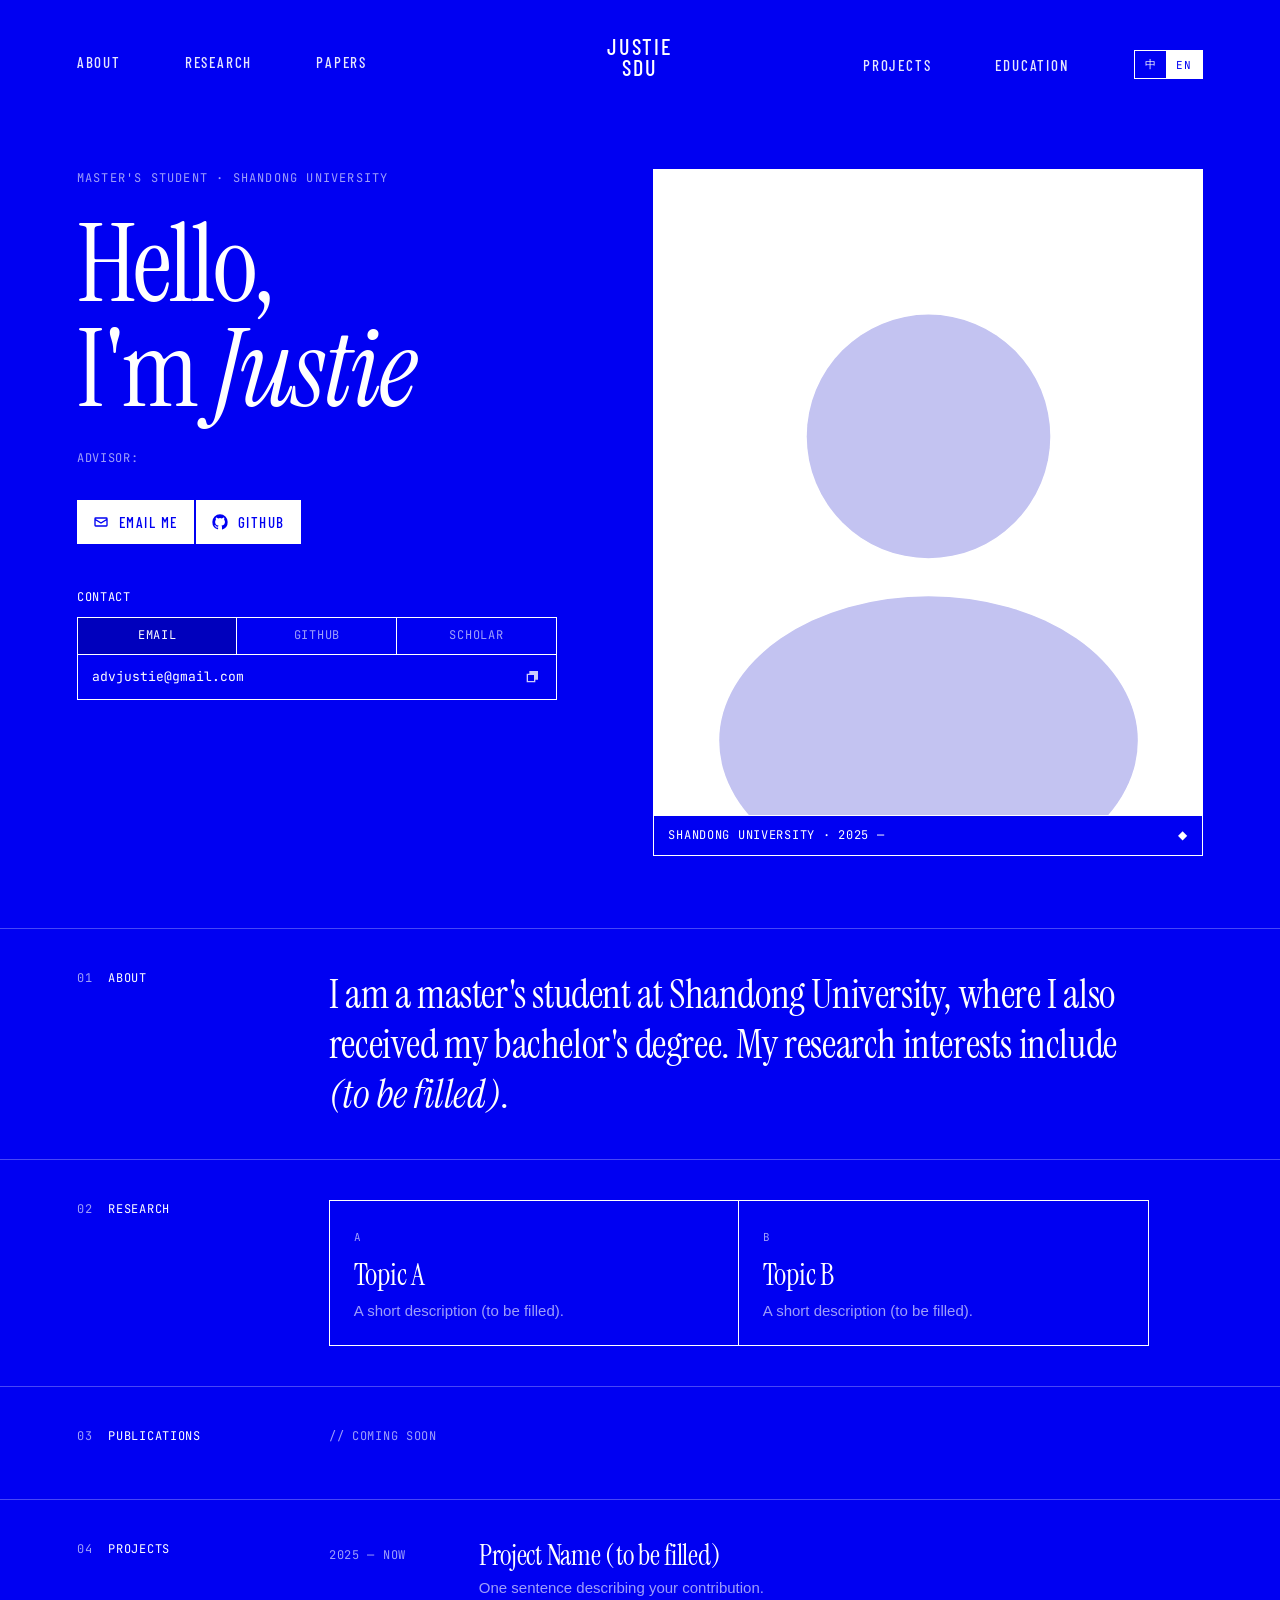
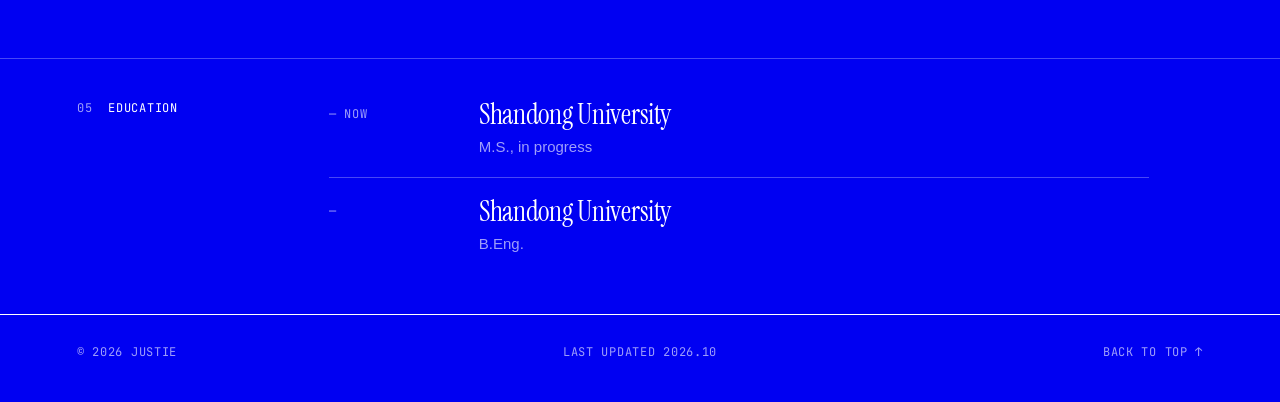
==== index.html @ 1e87de13 "Hermes/Nous-inspired redesign: electric blue, Instrument Serif display, mono labels, self-hosted fon" ====
<!DOCTYPE html>
<html lang="zh-CN">
<head>
  <meta charset="UTF-8">
  <meta name="viewport" content="width=device-width, initial-scale=1.0">
  <title>Justie — 个人主页 | Homepage</title>
  <meta name="description" content="Justie 的学术个人主页 | 山东大学 硕士研究生 | Justie's academic homepage, Shandong University">
  <meta name="theme-color" content="#0000f2">
  <link rel="stylesheet" href="assets/style.css">
  <link rel="icon" href="data:,">
</head>
<body class="lang-zh">

<!-- ======================= 顶部导航 / Nav ======================= -->
<header class="topbar">
  <nav class="nav nav-left">
    <a href="#about"><span class="zh">关于</span><span class="en">About</span></a>
    <a href="#research"><span class="zh">研究</span><span class="en">Research</span></a>
    <a href="#publications"><span class="zh">论文</span><span class="en">Papers</span></a>
  </nav>
  <a class="brand" href="#top">Justie<br>SDU</a>
  <nav class="nav nav-right">
    <a href="#projects"><span class="zh">项目</span><span class="en">Projects</span></a>
    <a href="#education"><span class="zh">教育</span><span class="en">Education</span></a>
    <div class="lang-switch" role="group" aria-label="Language">
      <button data-lang="zh" class="active">中</button><button data-lang="en">EN</button>
    </div>
  </nav>
</header>

<main id="top">

  <!-- ======================= Hero ======================= -->
  <section class="hero">
    <div class="hero-text">
      <p class="eyebrow">
        <span class="zh">硕士研究生 · 山东大学</span>
        <span class="en">Master's Student · Shandong University</span>
      </p>
      <h1 class="display">
        <span class="zh">你好，<br>我是 <em>Justie</em></span>
        <span class="en">Hello,<br>I'm <em>Justie</em></span>
      </h1>
      <!-- 导师 / Advisor：在 span 里补全，例如 导师：XXX 教授 / Advisor: Prof. XXX -->
      <p class="advisor mono">
        <span class="zh">导师：</span><span class="en">ADVISOR: </span>
      </p>
      <div class="actions">
        <a class="btn" href="mailto:advjustie@gmail.com">
          <svg viewBox="0 0 24 24" aria-hidden="true"><path d="M4 5h16a2 2 0 0 1 2 2v10a2 2 0 0 1-2 2H4a2 2 0 0 1-2-2V7a2 2 0 0 1 2-2zm0 2v.5l8 5 8-5V7H4zm16 2.8-8 5-8-5V17h16V9.8z"/></svg>
          <span class="zh">发邮件</span><span class="en">Email me</span>
        </a>
        <a class="btn" href="https://github.com/Justie0x11" target="_blank" rel="noopener">
          <svg viewBox="0 0 24 24" aria-hidden="true"><path d="M12 .5A11.5 11.5 0 0 0 .5 12a11.5 11.5 0 0 0 7.86 10.92c.58.1.79-.25.79-.56v-2c-3.2.7-3.87-1.36-3.87-1.36-.52-1.33-1.28-1.68-1.28-1.68-1.05-.72.08-.7.08-.7 1.16.08 1.77 1.19 1.77 1.19 1.03 1.77 2.7 1.26 3.36.96.1-.75.4-1.26.73-1.55-2.55-.29-5.24-1.28-5.24-5.69 0-1.26.45-2.29 1.19-3.09-.12-.29-.52-1.46.11-3.05 0 0 .97-.31 3.17 1.18a11 11 0 0 1 5.78 0c2.2-1.49 3.17-1.18 3.17-1.18.63 1.59.23 2.76.11 3.05.74.8 1.19 1.83 1.19 3.09 0 4.42-2.7 5.4-5.26 5.68.41.36.78 1.06.78 2.14v3.17c0 .31.21.67.8.56A11.5 11.5 0 0 0 23.5 12 11.5 11.5 0 0 0 12 .5z"/></svg>
          GitHub
        </a>
      </div>

      <p class="label mono"><span class="zh">联系方式</span><span class="en">CONTACT</span></p>
      <div class="terminal">
        <div class="terminal-tabs mono">
          <span class="active">EMAIL</span><span>GITHUB</span><span>SCHOLAR</span>
        </div>
        <div class="terminal-body mono">
          <code id="copy-target">advjustie@gmail.com</code>
          <button class="copy" type="button" aria-label="Copy" title="Copy">
            <svg viewBox="0 0 24 24" aria-hidden="true"><path d="M8 7V3h13v13h-4v4H4V7h4zm2 0h9v7h-2V9H10V7zM6 9v9h9V9H6z"/></svg>
          </button>
        </div>
      </div>
    </div>

    <figure class="hero-art">
      <img class="avatar" src="assets/avatar.svg" alt="Photo">
      <figcaption class="mono">
        <span class="zh">山东大学 · 2025 —</span><span class="en">SHANDONG UNIVERSITY · 2025 —</span>
      </figcaption>
    </figure>
  </section>

  <!-- ======================= 内容 / Content ======================= -->
  <section id="about" class="block">
    <h2 class="label mono"><span class="num">01</span><span class="zh">关于我</span><span class="en">ABOUT</span></h2>
    <div class="block-body">
      <p class="lead display zh">
        我是山东大学的硕士研究生，本科同样毕业于山东大学。目前的研究方向为 <em>（在此填写）</em>。
      </p>
      <p class="lead display en">
        I am a master's student at Shandong University, where I also received my bachelor's degree.
        My research interests include <em>(to be filled)</em>.
      </p>
    </div>
  </section>

  <section id="research" class="block">
    <h2 class="label mono"><span class="num">02</span><span class="zh">研究方向</span><span class="en">RESEARCH</span></h2>
    <div class="block-body grid">
      <div class="cell">
        <span class="mono small">A</span>
        <h3 class="display"><span class="zh">方向一</span><span class="en">Topic A</span></h3>
        <p><span class="zh">一两句话介绍（待填写）。</span><span class="en">A short description (to be filled).</span></p>
      </div>
      <div class="cell">
        <span class="mono small">B</span>
        <h3 class="display"><span class="zh">方向二</span><span class="en">Topic B</span></h3>
        <p><span class="zh">一两句话介绍（待填写）。</span><span class="en">A short description (to be filled).</span></p>
      </div>
    </div>
  </section>

  <section id="publications" class="block">
    <h2 class="label mono"><span class="num">03</span><span class="zh">论文</span><span class="en">PUBLICATIONS</span></h2>
    <div class="block-body">
      <p class="mono dim"><span class="zh">// 暂无，持续更新中</span><span class="en">// COMING SOON</span></p>
      <!-- 有论文后使用下面的模板 / template for a publication entry:
      <ul class="list">
        <li>
          <span class="when mono">2026</span>
          <div>
            <div class="item-title display">Paper Title</div>
            <div class="item-sub"><strong>Justie</strong>, Coauthor A, Coauthor B</div>
            <div class="item-sub dim">Conference on XXX (XXX), 2026</div>
            <div class="item-links mono"><a href="#">PDF</a><a href="#">CODE</a></div>
          </div>
        </li>
      </ul>
      -->
    </div>
  </section>

  <section id="projects" class="block">
    <h2 class="label mono"><span class="num">04</span><span class="zh">项目经历</span><span class="en">PROJECTS</span></h2>
    <div class="block-body">
      <ul class="list">
        <li>
          <span class="when mono">2025 — <span class="zh">至今</span><span class="en">NOW</span></span>
          <div>
            <div class="item-title display"><span class="zh">项目名称（待填写）</span><span class="en">Project Name (to be filled)</span></div>
            <div class="item-sub dim">
              <span class="zh">一句话描述你在项目中做了什么。</span>
              <span class="en">One sentence describing your contribution.</span>
            </div>
          </div>
        </li>
      </ul>
    </div>
  </section>

  <section id="education" class="block">
    <h2 class="label mono"><span class="num">05</span><span class="zh">教育经历</span><span class="en">EDUCATION</span></h2>
    <div class="block-body">
      <ul class="list">
        <li>
          <span class="when mono">— <span class="zh">至今</span><span class="en">NOW</span></span>
          <div>
            <div class="item-title display"><span class="zh">山东大学</span><span class="en">Shandong University</span></div>
            <div class="item-sub dim"><span class="zh">硕士研究生在读</span><span class="en">M.S., in progress</span></div>
          </div>
        </li>
        <li>
          <span class="when mono">—</span>
          <div>
            <div class="item-title display"><span class="zh">山东大学</span><span class="en">Shandong University</span></div>
            <div class="item-sub dim"><span class="zh">工学学士</span><span class="en">B.Eng.</span></div>
          </div>
        </li>
      </ul>
    </div>
  </section>

  <footer class="mono">
    <span>© 2026 JUSTIE</span>
    <span><span class="zh">最后更新</span><span class="en">LAST UPDATED</span> 2026.10</span>
    <a href="#top"><span class="zh">回到顶部 ↑</span><span class="en">BACK TO TOP ↑</span></a>
  </footer>
</main>

<script>
(function () {
  var body = document.body;
  var buttons = document.querySelectorAll('.lang-switch button');
  function setLang(lang) {
    body.classList.remove('lang-zh', 'lang-en');
    body.classList.add('lang-' + lang);
    document.documentElement.lang = lang === 'zh' ? 'zh-CN' : 'en';
    buttons.forEach(function (b) { b.classList.toggle('active', b.dataset.lang === lang); });
    try { localStorage.setItem('lang', lang); } catch (e) {}
  }
  buttons.forEach(function (b) { b.addEventListener('click', function () { setLang(b.dataset.lang); }); });
  var saved = null;
  try { saved = localStorage.getItem('lang'); } catch (e) {}
  if (!saved) saved = /^zh/i.test(navigator.language) ? 'zh' : 'en';
  setLang(saved);

  var values = { EMAIL: 'advjustie@gmail.com', GITHUB: 'github.com/Justie0x11', SCHOLAR: '—' };
  var tabs = document.querySelectorAll('.terminal-tabs span');
  var target = document.getElementById('copy-target');
  tabs.forEach(function (t) {
    t.addEventListener('click', function () {
      tabs.forEach(function (x) { x.classList.toggle('active', x === t); });
      target.textContent = values[t.textContent];
    });
  });
  var copy = document.querySelector('.copy');
  copy.addEventListener('click', function () {
    var txt = target.textContent;
    if (navigator.clipboard) navigator.clipboard.writeText(txt);
    copy.classList.add('done');
    setTimeout(function () { copy.classList.remove('done'); }, 1200);
  });
})();
</script>
</body>
</html>
---- assets/style.css ----
/* ---------- Hermes / Nous-inspired theme: electric blue, thin serif display, mono labels ---------- */
@font-face { font-family: "Instrument Serif"; font-style: normal; font-weight: 400; font-display: swap; src: url("fonts/instrument-serif-normal.woff2") format("woff2"); }
@font-face { font-family: "Instrument Serif"; font-style: italic; font-weight: 400; font-display: swap; src: url("fonts/instrument-serif-italic.woff2") format("woff2"); }
@font-face { font-family: "JetBrains Mono"; font-style: normal; font-weight: 400 500; font-display: swap; src: url("fonts/jetbrains-mono.woff2") format("woff2"); }
@font-face { font-family: "Barlow Condensed"; font-style: normal; font-weight: 500; font-display: swap; src: url("fonts/barlow-condensed.woff2") format("woff2"); }

:root {
  --blue: #0000f2;
  --blue-deep: #0000c4;
  --white: #ffffff;
  --dim: rgba(255, 255, 255, 0.62);
  --line: rgba(255, 255, 255, 0.28);
  --panel: rgba(0, 0, 0, 0.22);
  --font-display: "Instrument Serif", "Songti SC", "STSong", "Noto Serif CJK SC", "Source Han Serif SC", Georgia, serif;
  --font-body: -apple-system, BlinkMacSystemFont, "Helvetica Neue", "PingFang SC", "Hiragino Sans GB", "Microsoft YaHei", "Noto Sans CJK SC", Arial, sans-serif;
  --font-mono: "JetBrains Mono", ui-monospace, SFMono-Regular, Menlo, Consolas, "PingFang SC", "Microsoft YaHei", monospace;
  --font-cond: "Barlow Condensed", "Helvetica Neue", "PingFang SC", "Microsoft YaHei", sans-serif;
  --pad: clamp(20px, 6vw, 96px);
}

* { box-sizing: border-box; }
html { scroll-behavior: smooth; }
::selection { background: #fff; color: var(--blue); }
body {
  margin: 0;
  font-family: var(--font-body);
  font-size: 16px; line-height: 1.6;
  color: var(--white); background: var(--blue);
  -webkit-font-smoothing: antialiased;
}
a { color: inherit; text-decoration: none; }
a:hover { text-decoration: underline; text-underline-offset: 3px; }
em { font-style: italic; }

.lang-zh .en { display: none !important; }
.lang-en .zh { display: none !important; }

.mono { font-family: var(--font-mono); font-size: 12px; letter-spacing: 0.06em; text-transform: uppercase; }
.display { font-family: var(--font-display); font-weight: 400; letter-spacing: -0.01em; }
.dim { color: var(--dim); }
.small { font-size: 11px; color: var(--dim); }

/* ---------- top bar ---------- */
.topbar {
  display: grid; grid-template-columns: 1fr auto 1fr; align-items: start;
  padding: 36px var(--pad) 0;
}
.nav { display: flex; align-items: center; gap: clamp(20px, 5vw, 72px); padding-top: 14px; }
.nav-right { justify-content: flex-end; }
.nav a {
  font-family: var(--font-cond); font-weight: 500; font-size: 15px; letter-spacing: 0.12em; text-transform: uppercase;
  opacity: .9;
}
.nav a:hover { opacity: 1; text-decoration: none; border-bottom: 1px solid #fff; }
.brand {
  font-family: var(--font-cond); font-weight: 500; font-size: 22px; line-height: .95;
  letter-spacing: 0.08em; text-transform: uppercase; text-align: center;
}
.brand:hover { text-decoration: none; }
.lang-switch { display: inline-flex; border: 1px solid #fff; }
.lang-switch button {
  border: 0; cursor: pointer; font-family: var(--font-mono); font-size: 11px; letter-spacing: .08em;
  padding: 6px 10px; color: #fff; background: transparent; transition: background .15s, color .15s;
}
.lang-switch button.active { background: #fff; color: var(--blue); }

/* ---------- hero ---------- */
.hero {
  display: grid; grid-template-columns: minmax(0, 1fr) minmax(0, 1.1fr); gap: clamp(32px, 6vw, 96px);
  padding: clamp(56px, 10vh, 120px) var(--pad) clamp(56px, 8vh, 96px);
  align-items: start;
}
.eyebrow { font-family: var(--font-mono); font-size: 12px; letter-spacing: .1em; text-transform: uppercase; margin: 0 0 24px; color: var(--dim); }
h1.display {
  font-size: clamp(56px, 8.5vw, 128px); line-height: .96; margin: 0 0 28px; letter-spacing: -0.02em;
}
h1.display em { font-style: italic; }
.advisor { margin: 0 0 32px; color: var(--dim); }
.actions { display: flex; gap: 2px; flex-wrap: wrap; margin-bottom: 44px; }
.btn {
  display: inline-flex; align-items: center; gap: 10px;
  padding: 10px 16px; background: #fff; color: var(--blue);
  font-family: var(--font-cond); font-weight: 500; font-size: 15px; letter-spacing: .1em; text-transform: uppercase;
  transition: background .15s, color .15s;
}
.btn:hover { text-decoration: none; background: var(--blue-deep); color: #fff; }
.btn svg { width: 16px; height: 16px; fill: currentColor; }
.label { color: #fff; margin: 0 0 10px; }

.terminal { border: 1px solid #fff; max-width: 480px; }
.terminal-tabs { display: flex; border-bottom: 1px solid #fff; }
.terminal-tabs span { flex: 1; text-align: center; padding: 8px 6px; cursor: pointer; border-right: 1px solid #fff; color: var(--dim); }
.terminal-tabs span:last-child { border-right: 0; }
.terminal-tabs span.active { color: #fff; background: var(--panel); }
.terminal-body { display: flex; align-items: center; justify-content: space-between; gap: 12px; padding: 12px 14px; text-transform: none; letter-spacing: 0; font-size: 13px; }
.terminal-body code { font-family: inherit; }
.copy { background: none; border: 0; color: #fff; cursor: pointer; padding: 2px; display: inline-flex; opacity: .8; }
.copy:hover { opacity: 1; }
.copy svg { width: 16px; height: 16px; fill: currentColor; }
.copy.done { color: #9ff0c3; }

.hero-art { margin: 0; border: 1px solid #fff; position: relative; background: var(--blue-deep); overflow: hidden; }
.hero-art .avatar {
  display: block; width: 100%; aspect-ratio: 4 / 5; object-fit: cover;
  filter: grayscale(1) contrast(1.15) brightness(1.05);
  mix-blend-mode: screen;
}
.hero-art figcaption {
  position: absolute; left: 0; right: 0; bottom: 0; padding: 10px 14px;
  border-top: 1px solid #fff; background: var(--blue); display: flex; justify-content: space-between;
}
.hero-art figcaption::after { content: "◆"; }

/* ---------- content blocks ---------- */
.block {
  display: grid; grid-template-columns: 220px minmax(0, 1fr); gap: 32px;
  padding: 40px var(--pad); border-top: 1px solid var(--line);
}
.block h2.label { margin: 0; display: flex; gap: 16px; align-items: baseline; font-weight: 400; }
.num { color: var(--dim); }
.block-body { max-width: 820px; }
.lead { font-size: clamp(26px, 3.2vw, 40px); line-height: 1.25; margin: 0; }
.lead em { color: #fff; }
p { margin: 0 0 12px; }

.grid { display: grid; grid-template-columns: repeat(auto-fit, minmax(240px, 1fr)); gap: 0; border: 1px solid #fff; }
.cell { padding: 22px 24px; border-right: 1px solid #fff; }
.cell:last-child { border-right: 0; }
.cell h3 { font-size: 30px; margin: 10px 0 8px; line-height: 1.1; }
.cell p { margin: 0; color: var(--dim); font-size: 15px; }

.list { list-style: none; margin: 0; padding: 0; }
.list li { display: grid; grid-template-columns: 130px minmax(0, 1fr); gap: 20px; padding: 18px 0; border-top: 1px solid var(--line); }
.list li:first-child { border-top: 0; padding-top: 0; }
.when { padding-top: 6px; white-space: nowrap; color: var(--dim); }
.item-title { font-size: 28px; line-height: 1.15; }
.item-sub { font-size: 15px; margin-top: 4px; }
.item-links { margin-top: 8px; }
.item-links a { margin-right: 18px; border-bottom: 1px solid var(--line); }

footer {
  display: flex; justify-content: space-between; gap: 20px; flex-wrap: wrap;
  padding: 28px var(--pad) 40px; border-top: 1px solid #fff; color: var(--dim);
}
footer a:hover { color: #fff; }

/* ---------- mobile ---------- */
@media (max-width: 860px) {
  .topbar { grid-template-columns: 1fr auto; padding-top: 24px; }
  .nav-left { display: none; }
  .brand { order: -1; text-align: left; }
  .hero { grid-template-columns: 1fr; padding-top: 48px; }
  .hero-art { max-width: 420px; }
  .block { grid-template-columns: 1fr; gap: 16px; padding: 32px var(--pad); }
  .grid { grid-template-columns: 1fr; }
  .cell { border-right: 0; border-bottom: 1px solid #fff; }
  .cell:last-child { border-bottom: 0; }
  .list li { grid-template-columns: 1fr; gap: 4px; }
}
@media (max-width: 480px) {
  .nav-right a { display: none; }
}
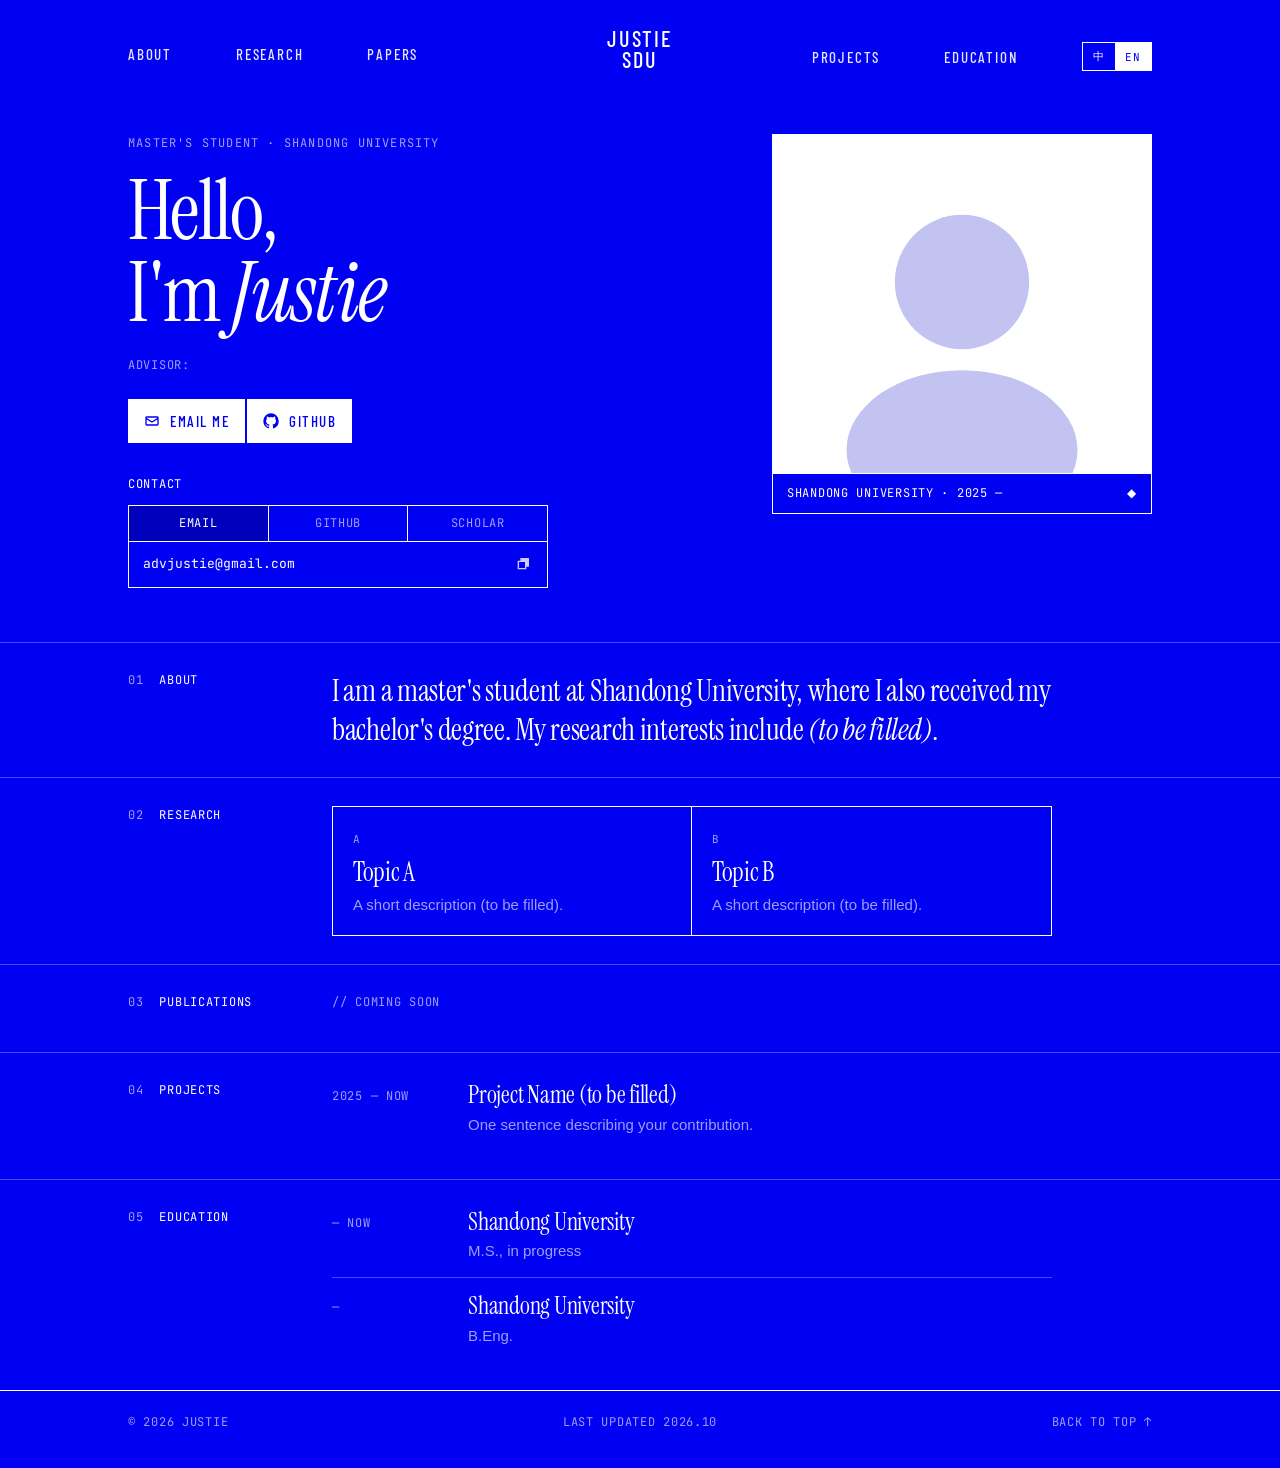
==== commit 540a3094: "Constrain layout to 1120px and tighten type/spacing Co-Authored-By: Devin AI <158243242+devin-ai-int" ====
--- a/index.html
+++ b/index.html
@@ -79,7 +79,7 @@
   </section>
 
   <!-- ======================= 内容 / Content ======================= -->
-  <section id="about" class="block">
+  <div class="block-wrap"><section id="about" class="block">
     <h2 class="label mono"><span class="num">01</span><span class="zh">关于我</span><span class="en">ABOUT</span></h2>
     <div class="block-body">
       <p class="lead display zh">
@@ -90,9 +90,9 @@
         My research interests include <em>(to be filled)</em>.
       </p>
     </div>
-  </section>
-
-  <section id="research" class="block">
+  </section></div>
+
+  <div class="block-wrap"><section id="research" class="block">
     <h2 class="label mono"><span class="num">02</span><span class="zh">研究方向</span><span class="en">RESEARCH</span></h2>
     <div class="block-body grid">
       <div class="cell">
@@ -106,9 +106,9 @@
         <p><span class="zh">一两句话介绍（待填写）。</span><span class="en">A short description (to be filled).</span></p>
       </div>
     </div>
-  </section>
-
-  <section id="publications" class="block">
+  </section></div>
+
+  <div class="block-wrap"><section id="publications" class="block">
     <h2 class="label mono"><span class="num">03</span><span class="zh">论文</span><span class="en">PUBLICATIONS</span></h2>
     <div class="block-body">
       <p class="mono dim"><span class="zh">// 暂无，持续更新中</span><span class="en">// COMING SOON</span></p>
@@ -126,9 +126,9 @@
       </ul>
       -->
     </div>
-  </section>
-
-  <section id="projects" class="block">
+  </section></div>
+
+  <div class="block-wrap"><section id="projects" class="block">
     <h2 class="label mono"><span class="num">04</span><span class="zh">项目经历</span><span class="en">PROJECTS</span></h2>
     <div class="block-body">
       <ul class="list">
@@ -144,9 +144,9 @@
         </li>
       </ul>
     </div>
-  </section>
-
-  <section id="education" class="block">
+  </section></div>
+
+  <div class="block-wrap"><section id="education" class="block">
     <h2 class="label mono"><span class="num">05</span><span class="zh">教育经历</span><span class="en">EDUCATION</span></h2>
     <div class="block-body">
       <ul class="list">
@@ -166,13 +166,13 @@
         </li>
       </ul>
     </div>
-  </section>
-
-  <footer class="mono">
+  </section></div>
+
+  <footer class="mono"><div class="inner">
     <span>© 2026 JUSTIE</span>
     <span><span class="zh">最后更新</span><span class="en">LAST UPDATED</span> 2026.10</span>
     <a href="#top"><span class="zh">回到顶部 ↑</span><span class="en">BACK TO TOP ↑</span></a>
-  </footer>
+  </div></footer>
 </main>
 
 <script>
--- a/assets/style.css
+++ b/assets/style.css
@@ -15,7 +15,8 @@
   --font-body: -apple-system, BlinkMacSystemFont, "Helvetica Neue", "PingFang SC", "Hiragino Sans GB", "Microsoft YaHei", "Noto Sans CJK SC", Arial, sans-serif;
   --font-mono: "JetBrains Mono", ui-monospace, SFMono-Regular, Menlo, Consolas, "PingFang SC", "Microsoft YaHei", monospace;
   --font-cond: "Barlow Condensed", "Helvetica Neue", "PingFang SC", "Microsoft YaHei", sans-serif;
-  --pad: clamp(20px, 6vw, 96px);
+  --pad: clamp(20px, 4vw, 48px);
+  --max: 1120px;
 }
 
 * { box-sizing: border-box; }
@@ -43,7 +44,8 @@
 /* ---------- top bar ---------- */
 .topbar {
   display: grid; grid-template-columns: 1fr auto 1fr; align-items: start;
-  padding: 36px var(--pad) 0;
+  max-width: var(--max); margin: 0 auto;
+  padding: 28px var(--pad) 0;
 }
 .nav { display: flex; align-items: center; gap: clamp(20px, 5vw, 72px); padding-top: 14px; }
 .nav-right { justify-content: flex-end; }
@@ -66,17 +68,18 @@
 
 /* ---------- hero ---------- */
 .hero {
-  display: grid; grid-template-columns: minmax(0, 1fr) minmax(0, 1.1fr); gap: clamp(32px, 6vw, 96px);
-  padding: clamp(56px, 10vh, 120px) var(--pad) clamp(56px, 8vh, 96px);
+  display: grid; grid-template-columns: minmax(0, 1.2fr) minmax(0, 1fr); gap: clamp(32px, 5vw, 72px);
+  max-width: var(--max); margin: 0 auto;
+  padding: clamp(40px, 7vh, 72px) var(--pad) clamp(40px, 6vh, 64px);
   align-items: start;
 }
-.eyebrow { font-family: var(--font-mono); font-size: 12px; letter-spacing: .1em; text-transform: uppercase; margin: 0 0 24px; color: var(--dim); }
+.eyebrow { font-family: var(--font-mono); font-size: 12px; letter-spacing: .1em; text-transform: uppercase; margin: 0 0 18px; color: var(--dim); }
 h1.display {
-  font-size: clamp(56px, 8.5vw, 128px); line-height: .96; margin: 0 0 28px; letter-spacing: -0.02em;
+  font-size: clamp(48px, 6.5vw, 88px); line-height: .98; margin: 0 0 22px; letter-spacing: -0.02em;
 }
 h1.display em { font-style: italic; }
-.advisor { margin: 0 0 32px; color: var(--dim); }
-.actions { display: flex; gap: 2px; flex-wrap: wrap; margin-bottom: 44px; }
+.advisor { margin: 0 0 24px; color: var(--dim); }
+.actions { display: flex; gap: 2px; flex-wrap: wrap; margin-bottom: 32px; }
 .btn {
   display: inline-flex; align-items: center; gap: 10px;
   padding: 10px 16px; background: #fff; color: var(--blue);
@@ -87,7 +90,7 @@
 .btn svg { width: 16px; height: 16px; fill: currentColor; }
 .label { color: #fff; margin: 0 0 10px; }
 
-.terminal { border: 1px solid #fff; max-width: 480px; }
+.terminal { border: 1px solid #fff; max-width: 420px; }
 .terminal-tabs { display: flex; border-bottom: 1px solid #fff; }
 .terminal-tabs span { flex: 1; text-align: center; padding: 8px 6px; cursor: pointer; border-right: 1px solid #fff; color: var(--dim); }
 .terminal-tabs span:last-child { border-right: 0; }
@@ -99,9 +102,9 @@
 .copy svg { width: 16px; height: 16px; fill: currentColor; }
 .copy.done { color: #9ff0c3; }
 
-.hero-art { margin: 0; border: 1px solid #fff; position: relative; background: var(--blue-deep); overflow: hidden; }
+.hero-art { margin: 0; border: 1px solid #fff; position: relative; background: var(--blue-deep); overflow: hidden; max-width: 380px; justify-self: end; width: 100%; }
 .hero-art .avatar {
-  display: block; width: 100%; aspect-ratio: 4 / 5; object-fit: cover;
+  display: block; width: 100%; aspect-ratio: 1 / 1; object-fit: cover;
   filter: grayscale(1) contrast(1.15) brightness(1.05);
   mix-blend-mode: screen;
 }
@@ -112,35 +115,38 @@
 .hero-art figcaption::after { content: "◆"; }
 
 /* ---------- content blocks ---------- */
+.block-wrap { border-top: 1px solid var(--line); }
 .block {
-  display: grid; grid-template-columns: 220px minmax(0, 1fr); gap: 32px;
-  padding: 40px var(--pad); border-top: 1px solid var(--line);
+  display: grid; grid-template-columns: 180px minmax(0, 1fr); gap: 24px;
+  max-width: var(--max); margin: 0 auto;
+  padding: 28px var(--pad);
 }
 .block h2.label { margin: 0; display: flex; gap: 16px; align-items: baseline; font-weight: 400; }
 .num { color: var(--dim); }
-.block-body { max-width: 820px; }
-.lead { font-size: clamp(26px, 3.2vw, 40px); line-height: 1.25; margin: 0; }
+.block-body { max-width: 720px; }
+.lead { font-size: clamp(22px, 2.4vw, 30px); line-height: 1.3; margin: 0; }
 .lead em { color: #fff; }
 p { margin: 0 0 12px; }
 
 .grid { display: grid; grid-template-columns: repeat(auto-fit, minmax(240px, 1fr)); gap: 0; border: 1px solid #fff; }
-.cell { padding: 22px 24px; border-right: 1px solid #fff; }
+.cell { padding: 18px 20px; border-right: 1px solid #fff; }
 .cell:last-child { border-right: 0; }
-.cell h3 { font-size: 30px; margin: 10px 0 8px; line-height: 1.1; }
+.cell h3 { font-size: 26px; margin: 8px 0 6px; line-height: 1.1; }
 .cell p { margin: 0; color: var(--dim); font-size: 15px; }
 
 .list { list-style: none; margin: 0; padding: 0; }
-.list li { display: grid; grid-template-columns: 130px minmax(0, 1fr); gap: 20px; padding: 18px 0; border-top: 1px solid var(--line); }
+.list li { display: grid; grid-template-columns: 120px minmax(0, 1fr); gap: 16px; padding: 14px 0; border-top: 1px solid var(--line); }
 .list li:first-child { border-top: 0; padding-top: 0; }
 .when { padding-top: 6px; white-space: nowrap; color: var(--dim); }
-.item-title { font-size: 28px; line-height: 1.15; }
+.item-title { font-size: 24px; line-height: 1.15; }
 .item-sub { font-size: 15px; margin-top: 4px; }
 .item-links { margin-top: 8px; }
 .item-links a { margin-right: 18px; border-bottom: 1px solid var(--line); }
 
-footer {
+footer { border-top: 1px solid #fff; color: var(--dim); }
+footer .inner {
   display: flex; justify-content: space-between; gap: 20px; flex-wrap: wrap;
-  padding: 28px var(--pad) 40px; border-top: 1px solid #fff; color: var(--dim);
+  max-width: var(--max); margin: 0 auto; padding: 22px var(--pad) 36px;
 }
 footer a:hover { color: #fff; }
 
@@ -151,7 +157,8 @@
   .brand { order: -1; text-align: left; }
   .hero { grid-template-columns: 1fr; padding-top: 48px; }
   .hero-art { max-width: 420px; }
-  .block { grid-template-columns: 1fr; gap: 16px; padding: 32px var(--pad); }
+  .block { grid-template-columns: 1fr; gap: 12px; padding: 24px var(--pad); }
+  .hero-art { justify-self: start; }
   .grid { grid-template-columns: 1fr; }
   .cell { border-right: 0; border-bottom: 1px solid #fff; }
   .cell:last-child { border-bottom: 0; }
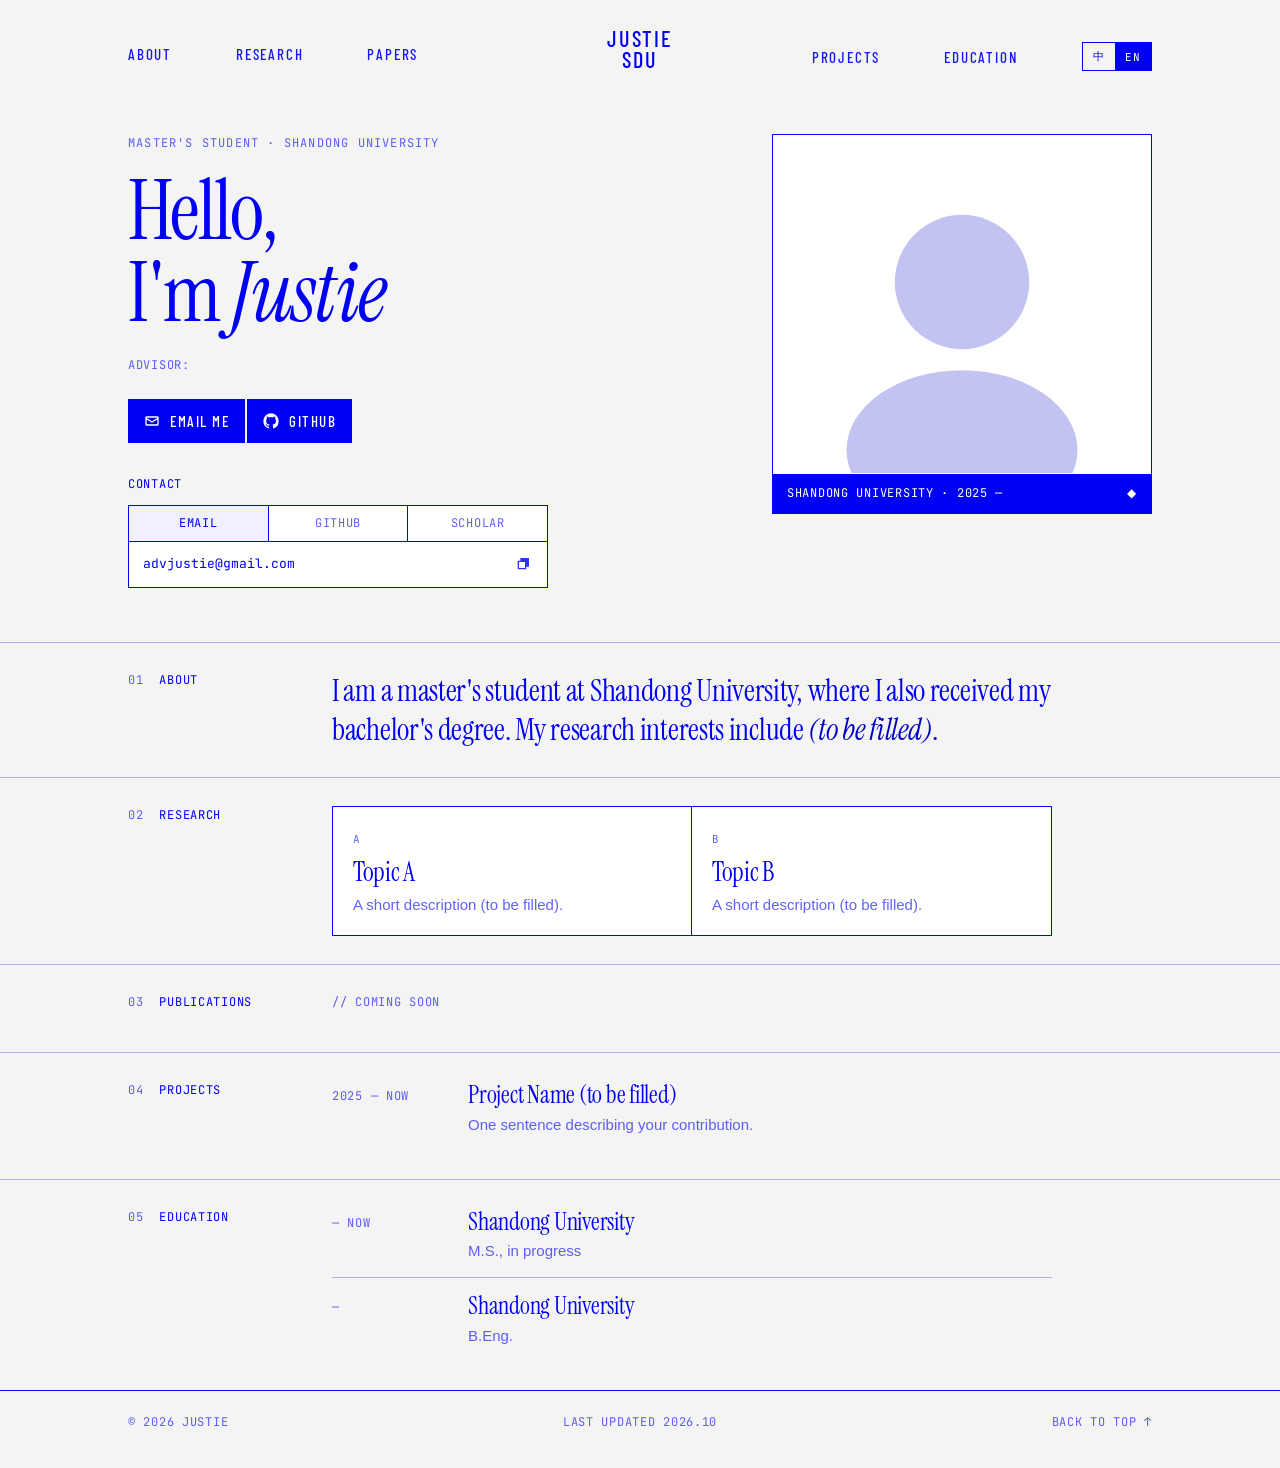
==== commit 924fa89d: "Invert Hermes palette: off-white background, electric blue type Co-Authored-By: Devin AI <158243242+" ====
--- a/index.html
+++ b/index.html
@@ -5,7 +5,7 @@
   <meta name="viewport" content="width=device-width, initial-scale=1.0">
   <title>Justie — 个人主页 | Homepage</title>
   <meta name="description" content="Justie 的学术个人主页 | 山东大学 硕士研究生 | Justie's academic homepage, Shandong University">
-  <meta name="theme-color" content="#0000f2">
+  <meta name="theme-color" content="#f4f4f4">
   <link rel="stylesheet" href="assets/style.css">
   <link rel="icon" href="data:,">
 </head>
--- a/assets/style.css
+++ b/assets/style.css
@@ -1,4 +1,4 @@
-/* ---------- Hermes / Nous-inspired theme: electric blue, thin serif display, mono labels ---------- */
+/* ---------- Hermes / Nous-inspired theme: off-white ground, electric blue type, thin serif display, mono labels ---------- */
 @font-face { font-family: "Instrument Serif"; font-style: normal; font-weight: 400; font-display: swap; src: url("fonts/instrument-serif-normal.woff2") format("woff2"); }
 @font-face { font-family: "Instrument Serif"; font-style: italic; font-weight: 400; font-display: swap; src: url("fonts/instrument-serif-italic.woff2") format("woff2"); }
 @font-face { font-family: "JetBrains Mono"; font-style: normal; font-weight: 400 500; font-display: swap; src: url("fonts/jetbrains-mono.woff2") format("woff2"); }
@@ -7,10 +7,12 @@
 :root {
   --blue: #0000f2;
   --blue-deep: #0000c4;
+  --bg: #f4f4f4;
+  --fg: var(--blue);
   --white: #ffffff;
-  --dim: rgba(255, 255, 255, 0.62);
-  --line: rgba(255, 255, 255, 0.28);
-  --panel: rgba(0, 0, 0, 0.22);
+  --dim: rgba(0, 0, 242, 0.62);
+  --line: rgba(0, 0, 242, 0.28);
+  --panel: rgba(0, 0, 242, 0.06);
   --font-display: "Instrument Serif", "Songti SC", "STSong", "Noto Serif CJK SC", "Source Han Serif SC", Georgia, serif;
   --font-body: -apple-system, BlinkMacSystemFont, "Helvetica Neue", "PingFang SC", "Hiragino Sans GB", "Microsoft YaHei", "Noto Sans CJK SC", Arial, sans-serif;
   --font-mono: "JetBrains Mono", ui-monospace, SFMono-Regular, Menlo, Consolas, "PingFang SC", "Microsoft YaHei", monospace;
@@ -21,12 +23,12 @@
 
 * { box-sizing: border-box; }
 html { scroll-behavior: smooth; }
-::selection { background: #fff; color: var(--blue); }
+::selection { background: var(--fg); color: #fff; }
 body {
   margin: 0;
   font-family: var(--font-body);
   font-size: 16px; line-height: 1.6;
-  color: var(--white); background: var(--blue);
+  color: var(--fg); background: var(--bg);
   -webkit-font-smoothing: antialiased;
 }
 a { color: inherit; text-decoration: none; }
@@ -53,18 +55,18 @@
   font-family: var(--font-cond); font-weight: 500; font-size: 15px; letter-spacing: 0.12em; text-transform: uppercase;
   opacity: .9;
 }
-.nav a:hover { opacity: 1; text-decoration: none; border-bottom: 1px solid #fff; }
+.nav a:hover { opacity: 1; text-decoration: none; border-bottom: 1px solid var(--fg); }
 .brand {
   font-family: var(--font-cond); font-weight: 500; font-size: 22px; line-height: .95;
   letter-spacing: 0.08em; text-transform: uppercase; text-align: center;
 }
 .brand:hover { text-decoration: none; }
-.lang-switch { display: inline-flex; border: 1px solid #fff; }
+.lang-switch { display: inline-flex; border: 1px solid var(--fg); }
 .lang-switch button {
   border: 0; cursor: pointer; font-family: var(--font-mono); font-size: 11px; letter-spacing: .08em;
-  padding: 6px 10px; color: #fff; background: transparent; transition: background .15s, color .15s;
+  padding: 6px 10px; color: var(--fg); background: transparent; transition: background .15s, color .15s;
 }
-.lang-switch button.active { background: #fff; color: var(--blue); }
+.lang-switch button.active { background: var(--fg); color: #fff; }
 
 /* ---------- hero ---------- */
 .hero {
@@ -82,27 +84,27 @@
 .actions { display: flex; gap: 2px; flex-wrap: wrap; margin-bottom: 32px; }
 .btn {
   display: inline-flex; align-items: center; gap: 10px;
-  padding: 10px 16px; background: #fff; color: var(--blue);
+  padding: 10px 16px; background: var(--fg); color: #fff;
   font-family: var(--font-cond); font-weight: 500; font-size: 15px; letter-spacing: .1em; text-transform: uppercase;
   transition: background .15s, color .15s;
 }
 .btn:hover { text-decoration: none; background: var(--blue-deep); color: #fff; }
 .btn svg { width: 16px; height: 16px; fill: currentColor; }
-.label { color: #fff; margin: 0 0 10px; }
+.label { color: var(--fg); margin: 0 0 10px; }
 
-.terminal { border: 1px solid #fff; max-width: 420px; }
-.terminal-tabs { display: flex; border-bottom: 1px solid #fff; }
-.terminal-tabs span { flex: 1; text-align: center; padding: 8px 6px; cursor: pointer; border-right: 1px solid #fff; color: var(--dim); }
+.terminal { border: 1px solid var(--fg); max-width: 420px; background: #fff; }
+.terminal-tabs { display: flex; border-bottom: 1px solid var(--fg); }
+.terminal-tabs span { flex: 1; text-align: center; padding: 8px 6px; cursor: pointer; border-right: 1px solid var(--fg); color: var(--dim); }
 .terminal-tabs span:last-child { border-right: 0; }
-.terminal-tabs span.active { color: #fff; background: var(--panel); }
+.terminal-tabs span.active { color: var(--fg); background: var(--panel); }
 .terminal-body { display: flex; align-items: center; justify-content: space-between; gap: 12px; padding: 12px 14px; text-transform: none; letter-spacing: 0; font-size: 13px; }
 .terminal-body code { font-family: inherit; }
-.copy { background: none; border: 0; color: #fff; cursor: pointer; padding: 2px; display: inline-flex; opacity: .8; }
+.copy { background: none; border: 0; color: var(--fg); cursor: pointer; padding: 2px; display: inline-flex; opacity: .8; }
 .copy:hover { opacity: 1; }
 .copy svg { width: 16px; height: 16px; fill: currentColor; }
-.copy.done { color: #9ff0c3; }
+.copy.done { color: #0a8a4a; }
 
-.hero-art { margin: 0; border: 1px solid #fff; position: relative; background: var(--blue-deep); overflow: hidden; max-width: 380px; justify-self: end; width: 100%; }
+.hero-art { margin: 0; border: 1px solid var(--fg); color: #fff; position: relative; background: var(--blue-deep); overflow: hidden; max-width: 380px; justify-self: end; width: 100%; }
 .hero-art .avatar {
   display: block; width: 100%; aspect-ratio: 1 / 1; object-fit: cover;
   filter: grayscale(1) contrast(1.15) brightness(1.05);
@@ -110,7 +112,7 @@
 }
 .hero-art figcaption {
   position: absolute; left: 0; right: 0; bottom: 0; padding: 10px 14px;
-  border-top: 1px solid #fff; background: var(--blue); display: flex; justify-content: space-between;
+  border-top: 1px solid #fff; background: var(--blue); color: #fff; display: flex; justify-content: space-between;
 }
 .hero-art figcaption::after { content: "◆"; }
 
@@ -125,11 +127,11 @@
 .num { color: var(--dim); }
 .block-body { max-width: 720px; }
 .lead { font-size: clamp(22px, 2.4vw, 30px); line-height: 1.3; margin: 0; }
-.lead em { color: #fff; }
+.lead em { color: var(--blue-deep); }
 p { margin: 0 0 12px; }
 
-.grid { display: grid; grid-template-columns: repeat(auto-fit, minmax(240px, 1fr)); gap: 0; border: 1px solid #fff; }
-.cell { padding: 18px 20px; border-right: 1px solid #fff; }
+.grid { display: grid; grid-template-columns: repeat(auto-fit, minmax(240px, 1fr)); gap: 0; border: 1px solid var(--fg); background: #fff; }
+.cell { padding: 18px 20px; border-right: 1px solid var(--fg); }
 .cell:last-child { border-right: 0; }
 .cell h3 { font-size: 26px; margin: 8px 0 6px; line-height: 1.1; }
 .cell p { margin: 0; color: var(--dim); font-size: 15px; }
@@ -143,12 +145,12 @@
 .item-links { margin-top: 8px; }
 .item-links a { margin-right: 18px; border-bottom: 1px solid var(--line); }
 
-footer { border-top: 1px solid #fff; color: var(--dim); }
+footer { border-top: 1px solid var(--fg); color: var(--dim); }
 footer .inner {
   display: flex; justify-content: space-between; gap: 20px; flex-wrap: wrap;
   max-width: var(--max); margin: 0 auto; padding: 22px var(--pad) 36px;
 }
-footer a:hover { color: #fff; }
+footer a:hover { color: var(--fg); }
 
 /* ---------- mobile ---------- */
 @media (max-width: 860px) {
@@ -160,7 +162,7 @@
   .block { grid-template-columns: 1fr; gap: 12px; padding: 24px var(--pad); }
   .hero-art { justify-self: start; }
   .grid { grid-template-columns: 1fr; }
-  .cell { border-right: 0; border-bottom: 1px solid #fff; }
+  .cell { border-right: 0; border-bottom: 1px solid var(--fg); }
   .cell:last-child { border-bottom: 0; }
   .list li { grid-template-columns: 1fr; gap: 4px; }
 }
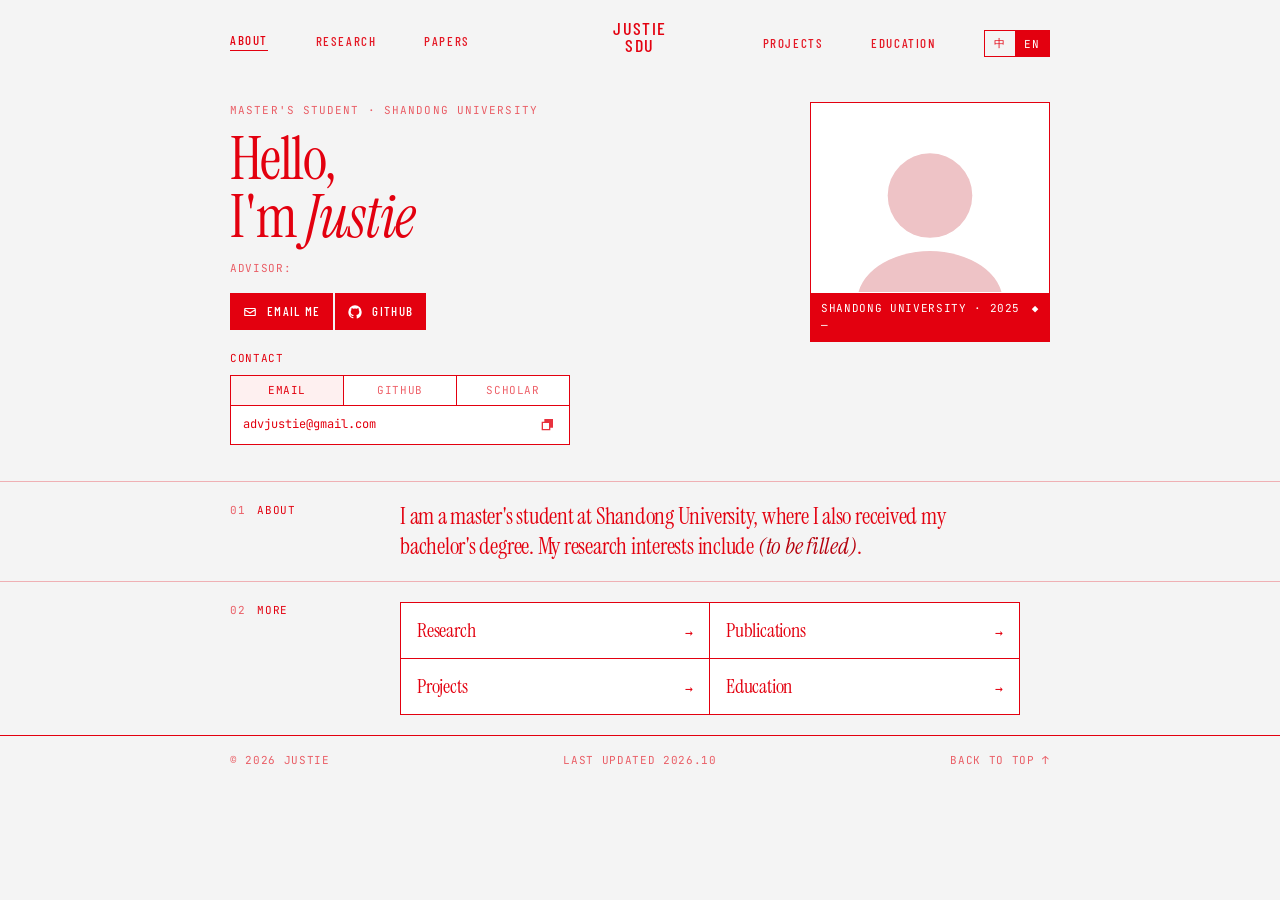
==== commit 537903c5: "Split into multi-page site (research/publications/projects/education), switch accent to red Co-Autho" ====
--- a/index.html
+++ b/index.html
@@ -14,14 +14,14 @@
 <!-- ======================= 顶部导航 / Nav ======================= -->
 <header class="topbar">
   <nav class="nav nav-left">
-    <a href="#about"><span class="zh">关于</span><span class="en">About</span></a>
-    <a href="#research"><span class="zh">研究</span><span class="en">Research</span></a>
-    <a href="#publications"><span class="zh">论文</span><span class="en">Papers</span></a>
+    <a href="index.html" class="active"><span class="zh">关于</span><span class="en">About</span></a>
+    <a href="research.html"><span class="zh">研究</span><span class="en">Research</span></a>
+    <a href="publications.html"><span class="zh">论文</span><span class="en">Papers</span></a>
   </nav>
-  <a class="brand" href="#top">Justie<br>SDU</a>
+  <a class="brand" href="index.html">Justie<br>SDU</a>
   <nav class="nav nav-right">
-    <a href="#projects"><span class="zh">项目</span><span class="en">Projects</span></a>
-    <a href="#education"><span class="zh">教育</span><span class="en">Education</span></a>
+    <a href="projects.html"><span class="zh">项目</span><span class="en">Projects</span></a>
+    <a href="education.html"><span class="zh">教育</span><span class="en">Education</span></a>
     <div class="lang-switch" role="group" aria-label="Language">
       <button data-lang="zh" class="active">中</button><button data-lang="en">EN</button>
     </div>
@@ -78,8 +78,8 @@
     </figure>
   </section>
 
-  <!-- ======================= 内容 / Content ======================= -->
-  <div class="block-wrap"><section id="about" class="block">
+  <!-- ======================= 关于我 / About ======================= -->
+<div class="block-wrap"><section id="about" class="block">
     <h2 class="label mono"><span class="num">01</span><span class="zh">关于我</span><span class="en">ABOUT</span></h2>
     <div class="block-body">
       <p class="lead display zh">
@@ -92,79 +92,13 @@
     </div>
   </section></div>
 
-  <div class="block-wrap"><section id="research" class="block">
-    <h2 class="label mono"><span class="num">02</span><span class="zh">研究方向</span><span class="en">RESEARCH</span></h2>
-    <div class="block-body grid">
-      <div class="cell">
-        <span class="mono small">A</span>
-        <h3 class="display"><span class="zh">方向一</span><span class="en">Topic A</span></h3>
-        <p><span class="zh">一两句话介绍（待填写）。</span><span class="en">A short description (to be filled).</span></p>
-      </div>
-      <div class="cell">
-        <span class="mono small">B</span>
-        <h3 class="display"><span class="zh">方向二</span><span class="en">Topic B</span></h3>
-        <p><span class="zh">一两句话介绍（待填写）。</span><span class="en">A short description (to be filled).</span></p>
-      </div>
-    </div>
-  </section></div>
-
-  <div class="block-wrap"><section id="publications" class="block">
-    <h2 class="label mono"><span class="num">03</span><span class="zh">论文</span><span class="en">PUBLICATIONS</span></h2>
-    <div class="block-body">
-      <p class="mono dim"><span class="zh">// 暂无，持续更新中</span><span class="en">// COMING SOON</span></p>
-      <!-- 有论文后使用下面的模板 / template for a publication entry:
-      <ul class="list">
-        <li>
-          <span class="when mono">2026</span>
-          <div>
-            <div class="item-title display">Paper Title</div>
-            <div class="item-sub"><strong>Justie</strong>, Coauthor A, Coauthor B</div>
-            <div class="item-sub dim">Conference on XXX (XXX), 2026</div>
-            <div class="item-links mono"><a href="#">PDF</a><a href="#">CODE</a></div>
-          </div>
-        </li>
-      </ul>
-      -->
-    </div>
-  </section></div>
-
-  <div class="block-wrap"><section id="projects" class="block">
-    <h2 class="label mono"><span class="num">04</span><span class="zh">项目经历</span><span class="en">PROJECTS</span></h2>
-    <div class="block-body">
-      <ul class="list">
-        <li>
-          <span class="when mono">2025 — <span class="zh">至今</span><span class="en">NOW</span></span>
-          <div>
-            <div class="item-title display"><span class="zh">项目名称（待填写）</span><span class="en">Project Name (to be filled)</span></div>
-            <div class="item-sub dim">
-              <span class="zh">一句话描述你在项目中做了什么。</span>
-              <span class="en">One sentence describing your contribution.</span>
-            </div>
-          </div>
-        </li>
-      </ul>
-    </div>
-  </section></div>
-
-  <div class="block-wrap"><section id="education" class="block">
-    <h2 class="label mono"><span class="num">05</span><span class="zh">教育经历</span><span class="en">EDUCATION</span></h2>
-    <div class="block-body">
-      <ul class="list">
-        <li>
-          <span class="when mono">— <span class="zh">至今</span><span class="en">NOW</span></span>
-          <div>
-            <div class="item-title display"><span class="zh">山东大学</span><span class="en">Shandong University</span></div>
-            <div class="item-sub dim"><span class="zh">硕士研究生在读</span><span class="en">M.S., in progress</span></div>
-          </div>
-        </li>
-        <li>
-          <span class="when mono">—</span>
-          <div>
-            <div class="item-title display"><span class="zh">山东大学</span><span class="en">Shandong University</span></div>
-            <div class="item-sub dim"><span class="zh">工学学士</span><span class="en">B.Eng.</span></div>
-          </div>
-        </li>
-      </ul>
+  <div class="block-wrap"><section class="block">
+    <h2 class="label mono"><span class="num">02</span><span class="zh">更多</span><span class="en">MORE</span></h2>
+    <div class="block-body more">
+      <a href="research.html" class="more-link display"><span class="zh">研究方向</span><span class="en">Research</span> <span class="arrow">→</span></a>
+      <a href="publications.html" class="more-link display"><span class="zh">论文</span><span class="en">Publications</span> <span class="arrow">→</span></a>
+      <a href="projects.html" class="more-link display"><span class="zh">项目经历</span><span class="en">Projects</span> <span class="arrow">→</span></a>
+      <a href="education.html" class="more-link display"><span class="zh">教育经历</span><span class="en">Education</span> <span class="arrow">→</span></a>
     </div>
   </section></div>
 
@@ -175,40 +109,6 @@
   </div></footer>
 </main>
 
-<script>
-(function () {
-  var body = document.body;
-  var buttons = document.querySelectorAll('.lang-switch button');
-  function setLang(lang) {
-    body.classList.remove('lang-zh', 'lang-en');
-    body.classList.add('lang-' + lang);
-    document.documentElement.lang = lang === 'zh' ? 'zh-CN' : 'en';
-    buttons.forEach(function (b) { b.classList.toggle('active', b.dataset.lang === lang); });
-    try { localStorage.setItem('lang', lang); } catch (e) {}
-  }
-  buttons.forEach(function (b) { b.addEventListener('click', function () { setLang(b.dataset.lang); }); });
-  var saved = null;
-  try { saved = localStorage.getItem('lang'); } catch (e) {}
-  if (!saved) saved = /^zh/i.test(navigator.language) ? 'zh' : 'en';
-  setLang(saved);
-
-  var values = { EMAIL: 'advjustie@gmail.com', GITHUB: 'github.com/Justie0x11', SCHOLAR: '—' };
-  var tabs = document.querySelectorAll('.terminal-tabs span');
-  var target = document.getElementById('copy-target');
-  tabs.forEach(function (t) {
-    t.addEventListener('click', function () {
-      tabs.forEach(function (x) { x.classList.toggle('active', x === t); });
-      target.textContent = values[t.textContent];
-    });
-  });
-  var copy = document.querySelector('.copy');
-  copy.addEventListener('click', function () {
-    var txt = target.textContent;
-    if (navigator.clipboard) navigator.clipboard.writeText(txt);
-    copy.classList.add('done');
-    setTimeout(function () { copy.classList.remove('done'); }, 1200);
-  });
-})();
-</script>
+<script src="assets/site.js"></script>
 </body>
 </html>
--- a/assets/style.css
+++ b/assets/style.css
@@ -1,24 +1,24 @@
-/* ---------- Hermes / Nous-inspired theme: off-white ground, electric blue type, thin serif display, mono labels ---------- */
+/* ---------- Hermes / Nous-inspired theme: off-white ground, single accent colour (red) for type, thin serif display, mono labels ---------- */
 @font-face { font-family: "Instrument Serif"; font-style: normal; font-weight: 400; font-display: swap; src: url("fonts/instrument-serif-normal.woff2") format("woff2"); }
 @font-face { font-family: "Instrument Serif"; font-style: italic; font-weight: 400; font-display: swap; src: url("fonts/instrument-serif-italic.woff2") format("woff2"); }
 @font-face { font-family: "JetBrains Mono"; font-style: normal; font-weight: 400 500; font-display: swap; src: url("fonts/jetbrains-mono.woff2") format("woff2"); }
 @font-face { font-family: "Barlow Condensed"; font-style: normal; font-weight: 500; font-display: swap; src: url("fonts/barlow-condensed.woff2") format("woff2"); }
 
 :root {
-  --blue: #0000f2;
-  --blue-deep: #0000c4;
+  --accent: #e3000f;
+  --accent-deep: #b5000c;
   --bg: #f4f4f4;
-  --fg: var(--blue);
+  --fg: var(--accent);
   --white: #ffffff;
-  --dim: rgba(0, 0, 242, 0.62);
-  --line: rgba(0, 0, 242, 0.28);
-  --panel: rgba(0, 0, 242, 0.06);
+  --dim: rgba(227, 0, 15, 0.62);
+  --line: rgba(227, 0, 15, 0.28);
+  --panel: rgba(227, 0, 15, 0.06);
   --font-display: "Instrument Serif", "Songti SC", "STSong", "Noto Serif CJK SC", "Source Han Serif SC", Georgia, serif;
   --font-body: -apple-system, BlinkMacSystemFont, "Helvetica Neue", "PingFang SC", "Hiragino Sans GB", "Microsoft YaHei", "Noto Sans CJK SC", Arial, sans-serif;
   --font-mono: "JetBrains Mono", ui-monospace, SFMono-Regular, Menlo, Consolas, "PingFang SC", "Microsoft YaHei", monospace;
   --font-cond: "Barlow Condensed", "Helvetica Neue", "PingFang SC", "Microsoft YaHei", sans-serif;
-  --pad: clamp(20px, 4vw, 48px);
-  --max: 1120px;
+  --pad: clamp(20px, 3.5vw, 40px);
+  --max: 900px;
 }
 
 * { box-sizing: border-box; }
@@ -27,7 +27,7 @@
 body {
   margin: 0;
   font-family: var(--font-body);
-  font-size: 16px; line-height: 1.6;
+  font-size: 15px; line-height: 1.55;
   color: var(--fg); background: var(--bg);
   -webkit-font-smoothing: antialiased;
 }
@@ -38,117 +38,130 @@
 .lang-zh .en { display: none !important; }
 .lang-en .zh { display: none !important; }
 
-.mono { font-family: var(--font-mono); font-size: 12px; letter-spacing: 0.06em; text-transform: uppercase; }
+.mono { font-family: var(--font-mono); font-size: 11px; letter-spacing: 0.06em; text-transform: uppercase; }
 .display { font-family: var(--font-display); font-weight: 400; letter-spacing: -0.01em; }
 .dim { color: var(--dim); }
-.small { font-size: 11px; color: var(--dim); }
+.small { font-size: 10px; color: var(--dim); }
 
 /* ---------- top bar ---------- */
 .topbar {
   display: grid; grid-template-columns: 1fr auto 1fr; align-items: start;
   max-width: var(--max); margin: 0 auto;
-  padding: 28px var(--pad) 0;
+  padding: 20px var(--pad) 0;
 }
-.nav { display: flex; align-items: center; gap: clamp(20px, 5vw, 72px); padding-top: 14px; }
+.nav { display: flex; align-items: center; gap: clamp(16px, 4vw, 48px); padding-top: 10px; }
 .nav-right { justify-content: flex-end; }
 .nav a {
-  font-family: var(--font-cond); font-weight: 500; font-size: 15px; letter-spacing: 0.12em; text-transform: uppercase;
+  font-family: var(--font-cond); font-weight: 500; font-size: 13px; letter-spacing: 0.12em; text-transform: uppercase;
   opacity: .9;
 }
-.nav a:hover { opacity: 1; text-decoration: none; border-bottom: 1px solid var(--fg); }
+.nav a:hover, .nav a.active { opacity: 1; text-decoration: none; border-bottom: 1px solid var(--fg); }
 .brand {
-  font-family: var(--font-cond); font-weight: 500; font-size: 22px; line-height: .95;
+  font-family: var(--font-cond); font-weight: 500; font-size: 18px; line-height: .95;
   letter-spacing: 0.08em; text-transform: uppercase; text-align: center;
 }
 .brand:hover { text-decoration: none; }
 .lang-switch { display: inline-flex; border: 1px solid var(--fg); }
 .lang-switch button {
   border: 0; cursor: pointer; font-family: var(--font-mono); font-size: 11px; letter-spacing: .08em;
-  padding: 6px 10px; color: var(--fg); background: transparent; transition: background .15s, color .15s;
+  padding: 5px 9px; color: var(--fg); background: transparent; transition: background .15s, color .15s;
 }
 .lang-switch button.active { background: var(--fg); color: #fff; }
 
 /* ---------- hero ---------- */
 .hero {
-  display: grid; grid-template-columns: minmax(0, 1.2fr) minmax(0, 1fr); gap: clamp(32px, 5vw, 72px);
+  display: grid; grid-template-columns: minmax(0, 1.2fr) minmax(0, 1fr); gap: clamp(28px, 4vw, 56px);
   max-width: var(--max); margin: 0 auto;
-  padding: clamp(40px, 7vh, 72px) var(--pad) clamp(40px, 6vh, 64px);
+  padding: clamp(28px, 5vh, 48px) var(--pad) clamp(28px, 4vh, 40px);
   align-items: start;
 }
-.eyebrow { font-family: var(--font-mono); font-size: 12px; letter-spacing: .1em; text-transform: uppercase; margin: 0 0 18px; color: var(--dim); }
+.eyebrow { font-family: var(--font-mono); font-size: 11px; letter-spacing: .1em; text-transform: uppercase; margin: 0 0 12px; color: var(--dim); }
 h1.display {
-  font-size: clamp(48px, 6.5vw, 88px); line-height: .98; margin: 0 0 22px; letter-spacing: -0.02em;
+  font-size: clamp(38px, 4.6vw, 60px); line-height: .98; margin: 0 0 14px; letter-spacing: -0.02em;
 }
 h1.display em { font-style: italic; }
-.advisor { margin: 0 0 24px; color: var(--dim); }
-.actions { display: flex; gap: 2px; flex-wrap: wrap; margin-bottom: 32px; }
+.advisor { margin: 0 0 16px; color: var(--dim); }
+.actions { display: flex; gap: 2px; flex-wrap: wrap; margin-bottom: 20px; }
 .btn {
   display: inline-flex; align-items: center; gap: 10px;
-  padding: 10px 16px; background: var(--fg); color: #fff;
-  font-family: var(--font-cond); font-weight: 500; font-size: 15px; letter-spacing: .1em; text-transform: uppercase;
+  padding: 8px 13px; background: var(--fg); color: #fff;
+  font-family: var(--font-cond); font-weight: 500; font-size: 13px; letter-spacing: .1em; text-transform: uppercase;
   transition: background .15s, color .15s;
 }
-.btn:hover { text-decoration: none; background: var(--blue-deep); color: #fff; }
-.btn svg { width: 16px; height: 16px; fill: currentColor; }
-.label { color: var(--fg); margin: 0 0 10px; }
+.btn:hover { text-decoration: none; background: var(--accent-deep); color: #fff; }
+.btn svg { width: 14px; height: 14px; fill: currentColor; }
+.label { color: var(--fg); margin: 0 0 8px; }
 
-.terminal { border: 1px solid var(--fg); max-width: 420px; background: #fff; }
+.terminal { border: 1px solid var(--fg); max-width: 340px; background: #fff; }
 .terminal-tabs { display: flex; border-bottom: 1px solid var(--fg); }
-.terminal-tabs span { flex: 1; text-align: center; padding: 8px 6px; cursor: pointer; border-right: 1px solid var(--fg); color: var(--dim); }
+.terminal-tabs span { flex: 1; text-align: center; padding: 6px 6px; cursor: pointer; border-right: 1px solid var(--fg); color: var(--dim); }
 .terminal-tabs span:last-child { border-right: 0; }
 .terminal-tabs span.active { color: var(--fg); background: var(--panel); }
-.terminal-body { display: flex; align-items: center; justify-content: space-between; gap: 12px; padding: 12px 14px; text-transform: none; letter-spacing: 0; font-size: 13px; }
+.terminal-body { display: flex; align-items: center; justify-content: space-between; gap: 10px; padding: 9px 12px; text-transform: none; letter-spacing: 0; font-size: 12px; }
 .terminal-body code { font-family: inherit; }
 .copy { background: none; border: 0; color: var(--fg); cursor: pointer; padding: 2px; display: inline-flex; opacity: .8; }
 .copy:hover { opacity: 1; }
 .copy svg { width: 16px; height: 16px; fill: currentColor; }
 .copy.done { color: #0a8a4a; }
 
-.hero-art { margin: 0; border: 1px solid var(--fg); color: #fff; position: relative; background: var(--blue-deep); overflow: hidden; max-width: 380px; justify-self: end; width: 100%; }
+.hero-art { margin: 0; border: 1px solid var(--fg); color: #fff; position: relative; background: var(--accent-deep); overflow: hidden; max-width: 240px; justify-self: end; width: 100%; }
 .hero-art .avatar {
   display: block; width: 100%; aspect-ratio: 1 / 1; object-fit: cover;
   filter: grayscale(1) contrast(1.15) brightness(1.05);
   mix-blend-mode: screen;
 }
 .hero-art figcaption {
-  position: absolute; left: 0; right: 0; bottom: 0; padding: 10px 14px;
-  border-top: 1px solid #fff; background: var(--blue); color: #fff; display: flex; justify-content: space-between;
+  position: absolute; left: 0; right: 0; bottom: 0; padding: 7px 10px;
+  border-top: 1px solid #fff; background: var(--accent); color: #fff; display: flex; justify-content: space-between;
 }
 .hero-art figcaption::after { content: "◆"; }
+
+/* ---------- sub-page head ---------- */
+.page-head { max-width: var(--max); margin: 0 auto; padding: clamp(28px, 5vh, 48px) var(--pad) 20px; }
+.page-head h1.display { font-size: clamp(34px, 4vw, 52px); margin: 0; }
+.page-head .eyebrow { margin-bottom: 10px; }
+.block.block-single { grid-template-columns: minmax(0, 1fr); }
+.block-single .block-body { max-width: none; }
+.more { display: grid; grid-template-columns: repeat(2, minmax(0, 1fr)); gap: 0; border: 1px solid var(--fg); background: #fff; }
+.more-link { display: flex; justify-content: space-between; align-items: baseline; padding: 12px 16px; font-size: 20px; border-right: 1px solid var(--fg); border-bottom: 1px solid var(--fg); }
+.more-link:nth-child(2n) { border-right: 0; }
+.more-link:nth-last-child(-n+2) { border-bottom: 0; }
+.more-link:hover { text-decoration: none; background: var(--fg); color: #fff; }
+.more-link .arrow { font-family: var(--font-mono); font-size: 13px; }
 
 /* ---------- content blocks ---------- */
 .block-wrap { border-top: 1px solid var(--line); }
 .block {
-  display: grid; grid-template-columns: 180px minmax(0, 1fr); gap: 24px;
+  display: grid; grid-template-columns: 150px minmax(0, 1fr); gap: 20px;
   max-width: var(--max); margin: 0 auto;
-  padding: 28px var(--pad);
+  padding: 20px var(--pad);
 }
-.block h2.label { margin: 0; display: flex; gap: 16px; align-items: baseline; font-weight: 400; }
+.block h2.label { margin: 0; display: flex; gap: 12px; align-items: baseline; font-weight: 400; }
 .num { color: var(--dim); }
-.block-body { max-width: 720px; }
-.lead { font-size: clamp(22px, 2.4vw, 30px); line-height: 1.3; margin: 0; }
-.lead em { color: var(--blue-deep); }
-p { margin: 0 0 12px; }
+.block-body { max-width: 620px; }
+.lead { font-size: clamp(18px, 1.8vw, 23px); line-height: 1.3; margin: 0; }
+.lead em { color: var(--accent-deep); }
+p { margin: 0 0 10px; }
 
 .grid { display: grid; grid-template-columns: repeat(auto-fit, minmax(240px, 1fr)); gap: 0; border: 1px solid var(--fg); background: #fff; }
-.cell { padding: 18px 20px; border-right: 1px solid var(--fg); }
+.cell { padding: 14px 16px; border-right: 1px solid var(--fg); }
 .cell:last-child { border-right: 0; }
-.cell h3 { font-size: 26px; margin: 8px 0 6px; line-height: 1.1; }
-.cell p { margin: 0; color: var(--dim); font-size: 15px; }
+.cell h3 { font-size: 21px; margin: 6px 0 4px; line-height: 1.1; }
+.cell p { margin: 0; color: var(--dim); font-size: 14px; }
 
 .list { list-style: none; margin: 0; padding: 0; }
-.list li { display: grid; grid-template-columns: 120px minmax(0, 1fr); gap: 16px; padding: 14px 0; border-top: 1px solid var(--line); }
+.list li { display: grid; grid-template-columns: 100px minmax(0, 1fr); gap: 12px; padding: 10px 0; border-top: 1px solid var(--line); }
 .list li:first-child { border-top: 0; padding-top: 0; }
-.when { padding-top: 6px; white-space: nowrap; color: var(--dim); }
-.item-title { font-size: 24px; line-height: 1.15; }
-.item-sub { font-size: 15px; margin-top: 4px; }
-.item-links { margin-top: 8px; }
+.when { padding-top: 4px; white-space: nowrap; color: var(--dim); }
+.item-title { font-size: 20px; line-height: 1.15; }
+.item-sub { font-size: 14px; margin-top: 3px; }
+.item-links { margin-top: 6px; }
 .item-links a { margin-right: 18px; border-bottom: 1px solid var(--line); }
 
 footer { border-top: 1px solid var(--fg); color: var(--dim); }
 footer .inner {
   display: flex; justify-content: space-between; gap: 20px; flex-wrap: wrap;
-  max-width: var(--max); margin: 0 auto; padding: 22px var(--pad) 36px;
+  max-width: var(--max); margin: 0 auto; padding: 16px var(--pad) 28px;
 }
 footer a:hover { color: var(--fg); }
 
@@ -157,14 +170,18 @@
   .topbar { grid-template-columns: 1fr auto; padding-top: 24px; }
   .nav-left { display: none; }
   .brand { order: -1; text-align: left; }
-  .hero { grid-template-columns: 1fr; padding-top: 48px; }
-  .hero-art { max-width: 420px; }
-  .block { grid-template-columns: 1fr; gap: 12px; padding: 24px var(--pad); }
+  .hero { grid-template-columns: 1fr; padding-top: 32px; }
+  .hero-art { max-width: 260px; }
+  .block { grid-template-columns: 1fr; gap: 10px; padding: 18px var(--pad); }
   .hero-art { justify-self: start; }
   .grid { grid-template-columns: 1fr; }
   .cell { border-right: 0; border-bottom: 1px solid var(--fg); }
   .cell:last-child { border-bottom: 0; }
   .list li { grid-template-columns: 1fr; gap: 4px; }
+  .more { grid-template-columns: 1fr; }
+  .more-link { border-right: 0; }
+  .more-link:nth-last-child(-n+2) { border-bottom: 1px solid var(--fg); }
+  .more-link:last-child { border-bottom: 0; }
 }
 @media (max-width: 480px) {
   .nav-right a { display: none; }
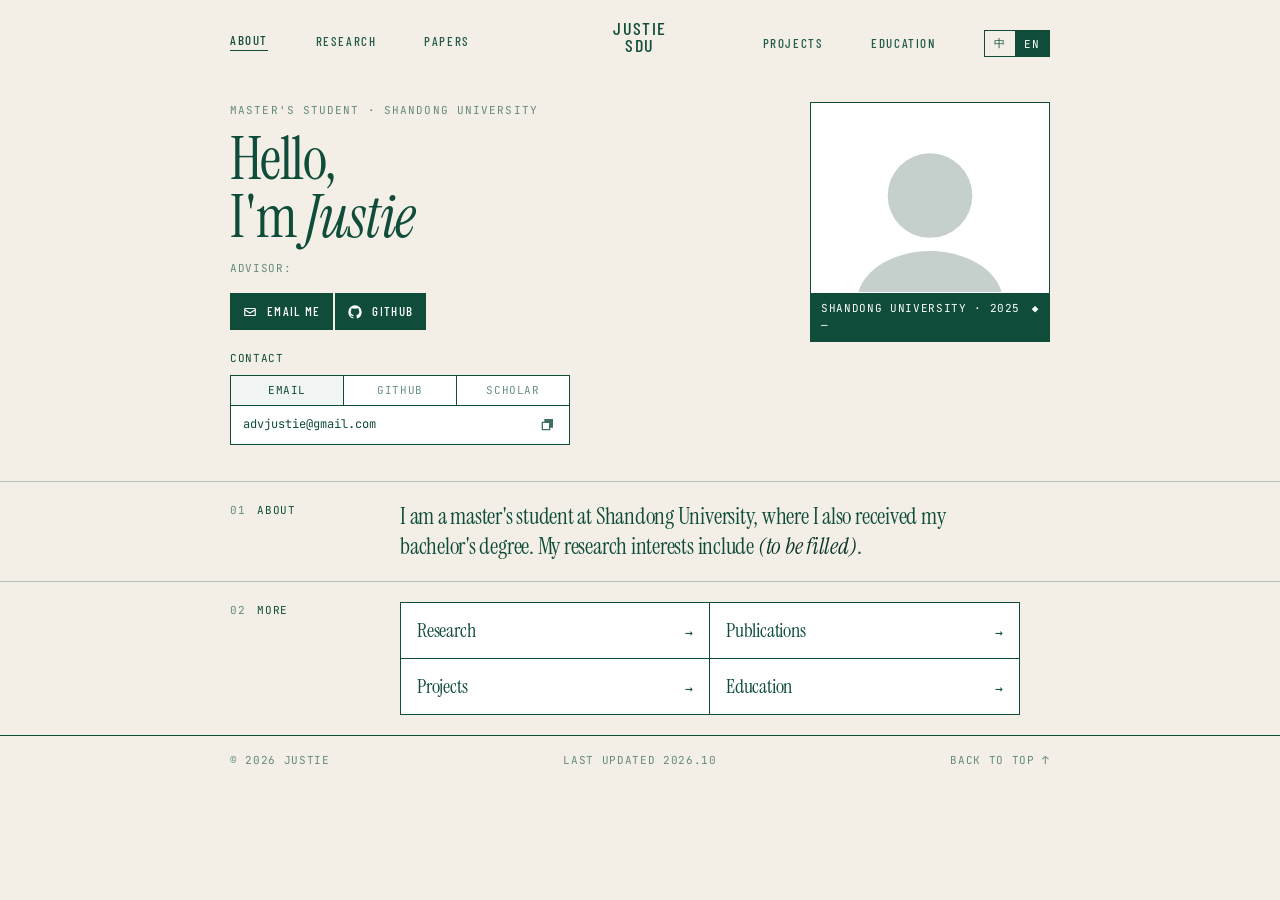
==== commit b44121b2: "Palette: cream background with deep green accent Co-Authored-By: Devin AI <158243242+devin-ai-integr" ====
--- a/index.html
+++ b/index.html
@@ -5,7 +5,7 @@
   <meta name="viewport" content="width=device-width, initial-scale=1.0">
   <title>Justie — 个人主页 | Homepage</title>
   <meta name="description" content="Justie 的学术个人主页 | 山东大学 硕士研究生 | Justie's academic homepage, Shandong University">
-  <meta name="theme-color" content="#f4f4f4">
+  <meta name="theme-color" content="#f3efe7">
   <link rel="stylesheet" href="assets/style.css">
   <link rel="icon" href="data:,">
 </head>
--- a/assets/style.css
+++ b/assets/style.css
@@ -5,14 +5,14 @@
 @font-face { font-family: "Barlow Condensed"; font-style: normal; font-weight: 500; font-display: swap; src: url("fonts/barlow-condensed.woff2") format("woff2"); }
 
 :root {
-  --accent: #e3000f;
-  --accent-deep: #b5000c;
-  --bg: #f4f4f4;
+  --accent: #0f4c3a;
+  --accent-deep: #0a3528;
+  --bg: #f3efe7;
   --fg: var(--accent);
   --white: #ffffff;
-  --dim: rgba(227, 0, 15, 0.62);
-  --line: rgba(227, 0, 15, 0.28);
-  --panel: rgba(227, 0, 15, 0.06);
+  --dim: rgba(15, 76, 58, 0.62);
+  --line: rgba(15, 76, 58, 0.28);
+  --panel: rgba(15, 76, 58, 0.06);
   --font-display: "Instrument Serif", "Songti SC", "STSong", "Noto Serif CJK SC", "Source Han Serif SC", Georgia, serif;
   --font-body: -apple-system, BlinkMacSystemFont, "Helvetica Neue", "PingFang SC", "Hiragino Sans GB", "Microsoft YaHei", "Noto Sans CJK SC", Arial, sans-serif;
   --font-mono: "JetBrains Mono", ui-monospace, SFMono-Regular, Menlo, Consolas, "PingFang SC", "Microsoft YaHei", monospace;
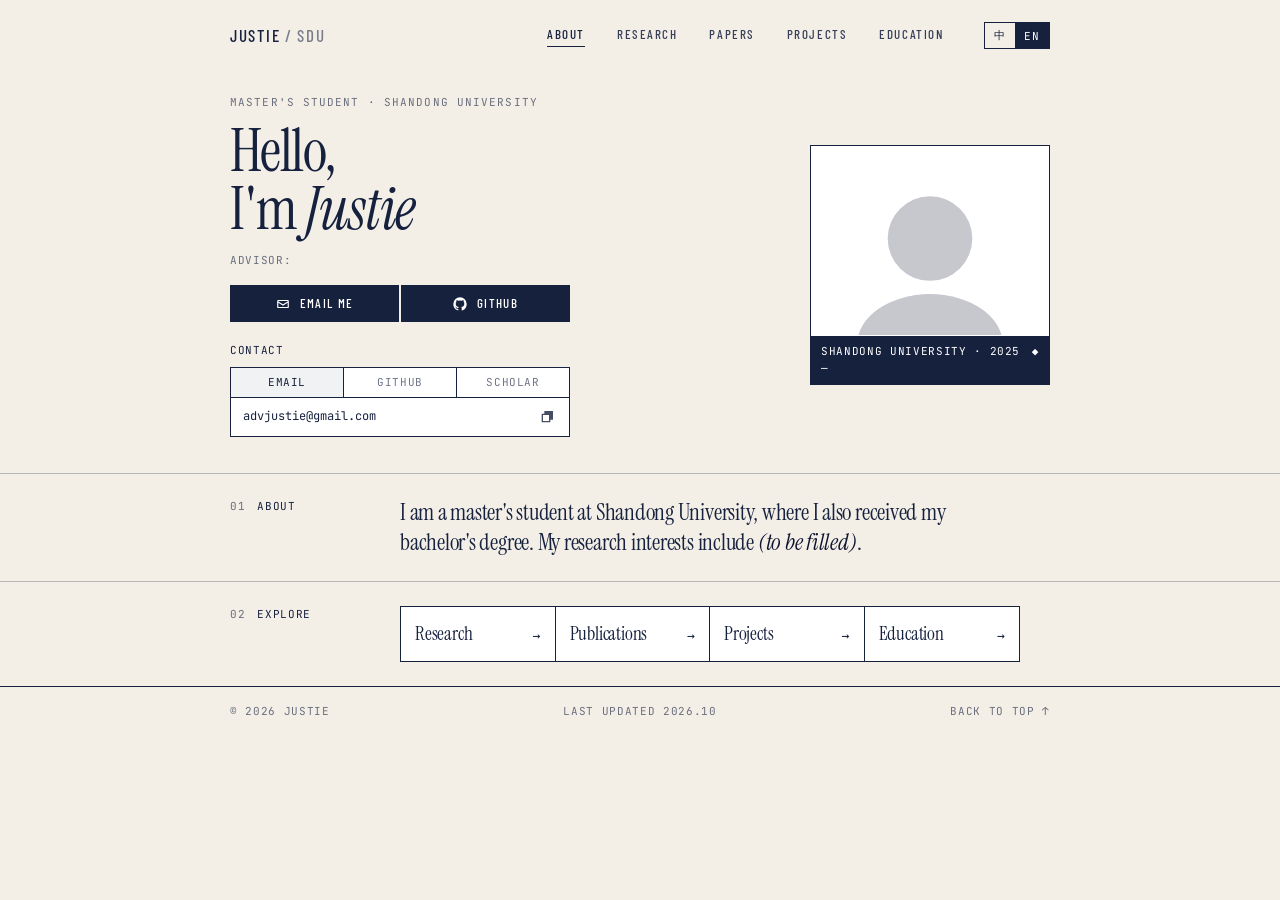
==== commit be2a12ab: "Navy accent on cream; single-row nav, aligned hero controls, 4-up explore strip Co-Authored-By: Devi" ====
--- a/index.html
+++ b/index.html
@@ -13,13 +13,11 @@
 
 <!-- ======================= 顶部导航 / Nav ======================= -->
 <header class="topbar">
-  <nav class="nav nav-left">
+  <a class="brand" href="index.html">Justie <span>/ SDU</span></a>
+  <nav class="nav">
     <a href="index.html" class="active"><span class="zh">关于</span><span class="en">About</span></a>
     <a href="research.html"><span class="zh">研究</span><span class="en">Research</span></a>
     <a href="publications.html"><span class="zh">论文</span><span class="en">Papers</span></a>
-  </nav>
-  <a class="brand" href="index.html">Justie<br>SDU</a>
-  <nav class="nav nav-right">
     <a href="projects.html"><span class="zh">项目</span><span class="en">Projects</span></a>
     <a href="education.html"><span class="zh">教育</span><span class="en">Education</span></a>
     <div class="lang-switch" role="group" aria-label="Language">
@@ -93,7 +91,7 @@
   </section></div>
 
   <div class="block-wrap"><section class="block">
-    <h2 class="label mono"><span class="num">02</span><span class="zh">更多</span><span class="en">MORE</span></h2>
+    <h2 class="label mono"><span class="num">02</span><span class="zh">导航</span><span class="en">EXPLORE</span></h2>
     <div class="block-body more">
       <a href="research.html" class="more-link display"><span class="zh">研究方向</span><span class="en">Research</span> <span class="arrow">→</span></a>
       <a href="publications.html" class="more-link display"><span class="zh">论文</span><span class="en">Publications</span> <span class="arrow">→</span></a>
--- a/assets/style.css
+++ b/assets/style.css
@@ -5,14 +5,14 @@
 @font-face { font-family: "Barlow Condensed"; font-style: normal; font-weight: 500; font-display: swap; src: url("fonts/barlow-condensed.woff2") format("woff2"); }
 
 :root {
-  --accent: #0f4c3a;
-  --accent-deep: #0a3528;
+  --accent: #16213e;
+  --accent-deep: #0d1430;
   --bg: #f3efe7;
   --fg: var(--accent);
   --white: #ffffff;
-  --dim: rgba(15, 76, 58, 0.62);
-  --line: rgba(15, 76, 58, 0.28);
-  --panel: rgba(15, 76, 58, 0.06);
+  --dim: rgba(22, 33, 62, 0.62);
+  --line: rgba(22, 33, 62, 0.28);
+  --panel: rgba(22, 33, 62, 0.06);
   --font-display: "Instrument Serif", "Songti SC", "STSong", "Noto Serif CJK SC", "Source Han Serif SC", Georgia, serif;
   --font-body: -apple-system, BlinkMacSystemFont, "Helvetica Neue", "PingFang SC", "Hiragino Sans GB", "Microsoft YaHei", "Noto Sans CJK SC", Arial, sans-serif;
   --font-mono: "JetBrains Mono", ui-monospace, SFMono-Regular, Menlo, Consolas, "PingFang SC", "Microsoft YaHei", monospace;
@@ -45,23 +45,23 @@
 
 /* ---------- top bar ---------- */
 .topbar {
-  display: grid; grid-template-columns: 1fr auto 1fr; align-items: start;
+  display: flex; align-items: center; justify-content: space-between; gap: 24px;
   max-width: var(--max); margin: 0 auto;
-  padding: 20px var(--pad) 0;
+  padding: 22px var(--pad) 0;
 }
-.nav { display: flex; align-items: center; gap: clamp(16px, 4vw, 48px); padding-top: 10px; }
-.nav-right { justify-content: flex-end; }
+.nav { display: flex; align-items: center; gap: clamp(14px, 2.6vw, 32px); }
 .nav a {
   font-family: var(--font-cond); font-weight: 500; font-size: 13px; letter-spacing: 0.12em; text-transform: uppercase;
-  opacity: .9;
+  padding-bottom: 2px; border-bottom: 1px solid transparent; opacity: .85;
 }
-.nav a:hover, .nav a.active { opacity: 1; text-decoration: none; border-bottom: 1px solid var(--fg); }
+.nav a:hover, .nav a.active { opacity: 1; text-decoration: none; border-bottom-color: var(--fg); }
 .brand {
-  font-family: var(--font-cond); font-weight: 500; font-size: 18px; line-height: .95;
-  letter-spacing: 0.08em; text-transform: uppercase; text-align: center;
+  font-family: var(--font-cond); font-weight: 500; font-size: 17px; line-height: 1;
+  letter-spacing: 0.1em; text-transform: uppercase; white-space: nowrap;
 }
 .brand:hover { text-decoration: none; }
-.lang-switch { display: inline-flex; border: 1px solid var(--fg); }
+.brand span { opacity: .55; }
+.lang-switch { display: inline-flex; border: 1px solid var(--fg); margin-left: 8px; }
 .lang-switch button {
   border: 0; cursor: pointer; font-family: var(--font-mono); font-size: 11px; letter-spacing: .08em;
   padding: 5px 9px; color: var(--fg); background: transparent; transition: background .15s, color .15s;
@@ -73,7 +73,7 @@
   display: grid; grid-template-columns: minmax(0, 1.2fr) minmax(0, 1fr); gap: clamp(28px, 4vw, 56px);
   max-width: var(--max); margin: 0 auto;
   padding: clamp(28px, 5vh, 48px) var(--pad) clamp(28px, 4vh, 40px);
-  align-items: start;
+  align-items: center;
 }
 .eyebrow { font-family: var(--font-mono); font-size: 11px; letter-spacing: .1em; text-transform: uppercase; margin: 0 0 12px; color: var(--dim); }
 h1.display {
@@ -81,7 +81,9 @@
 }
 h1.display em { font-style: italic; }
 .advisor { margin: 0 0 16px; color: var(--dim); }
-.actions { display: flex; gap: 2px; flex-wrap: wrap; margin-bottom: 20px; }
+.hero-text { max-width: 340px; }
+.actions { display: flex; gap: 2px; margin-bottom: 20px; }
+.actions .btn { flex: 1; justify-content: center; }
 .btn {
   display: inline-flex; align-items: center; gap: 10px;
   padding: 8px 13px; background: var(--fg); color: #fff;
@@ -92,7 +94,7 @@
 .btn svg { width: 14px; height: 14px; fill: currentColor; }
 .label { color: var(--fg); margin: 0 0 8px; }
 
-.terminal { border: 1px solid var(--fg); max-width: 340px; background: #fff; }
+.terminal { border: 1px solid var(--fg); background: #fff; }
 .terminal-tabs { display: flex; border-bottom: 1px solid var(--fg); }
 .terminal-tabs span { flex: 1; text-align: center; padding: 6px 6px; cursor: pointer; border-right: 1px solid var(--fg); color: var(--dim); }
 .terminal-tabs span:last-child { border-right: 0; }
@@ -122,10 +124,9 @@
 .page-head .eyebrow { margin-bottom: 10px; }
 .block.block-single { grid-template-columns: minmax(0, 1fr); }
 .block-single .block-body { max-width: none; }
-.more { display: grid; grid-template-columns: repeat(2, minmax(0, 1fr)); gap: 0; border: 1px solid var(--fg); background: #fff; }
-.more-link { display: flex; justify-content: space-between; align-items: baseline; padding: 12px 16px; font-size: 20px; border-right: 1px solid var(--fg); border-bottom: 1px solid var(--fg); }
-.more-link:nth-child(2n) { border-right: 0; }
-.more-link:nth-last-child(-n+2) { border-bottom: 0; }
+.more { display: grid; grid-template-columns: repeat(4, minmax(0, 1fr)); gap: 0; border: 1px solid var(--fg); background: #fff; }
+.more-link { display: flex; justify-content: space-between; align-items: baseline; padding: 12px 14px; font-size: 19px; border-right: 1px solid var(--fg); }
+.more-link:last-child { border-right: 0; }
 .more-link:hover { text-decoration: none; background: var(--fg); color: #fff; }
 .more-link .arrow { font-family: var(--font-mono); font-size: 13px; }
 
@@ -134,7 +135,7 @@
 .block {
   display: grid; grid-template-columns: 150px minmax(0, 1fr); gap: 20px;
   max-width: var(--max); margin: 0 auto;
-  padding: 20px var(--pad);
+  padding: 24px var(--pad);
 }
 .block h2.label { margin: 0; display: flex; gap: 12px; align-items: baseline; font-weight: 400; }
 .num { color: var(--dim); }
@@ -167,9 +168,10 @@
 
 /* ---------- mobile ---------- */
 @media (max-width: 860px) {
-  .topbar { grid-template-columns: 1fr auto; padding-top: 24px; }
-  .nav-left { display: none; }
-  .brand { order: -1; text-align: left; }
+  .topbar { flex-wrap: wrap; padding-top: 18px; }
+  .nav { flex-wrap: wrap; row-gap: 8px; }
+  .hero-text { max-width: none; }
+  .terminal { max-width: 340px; }
   .hero { grid-template-columns: 1fr; padding-top: 32px; }
   .hero-art { max-width: 260px; }
   .block { grid-template-columns: 1fr; gap: 10px; padding: 18px var(--pad); }
@@ -178,11 +180,11 @@
   .cell { border-right: 0; border-bottom: 1px solid var(--fg); }
   .cell:last-child { border-bottom: 0; }
   .list li { grid-template-columns: 1fr; gap: 4px; }
-  .more { grid-template-columns: 1fr; }
-  .more-link { border-right: 0; }
-  .more-link:nth-last-child(-n+2) { border-bottom: 1px solid var(--fg); }
-  .more-link:last-child { border-bottom: 0; }
+  .more { grid-template-columns: 1fr 1fr; }
+  .more-link { border-bottom: 1px solid var(--fg); }
+  .more-link:nth-child(2n) { border-right: 0; }
+  .more-link:nth-last-child(-n+2) { border-bottom: 0; }
 }
 @media (max-width: 480px) {
-  .nav-right a { display: none; }
+  .nav a { font-size: 12px; }
 }
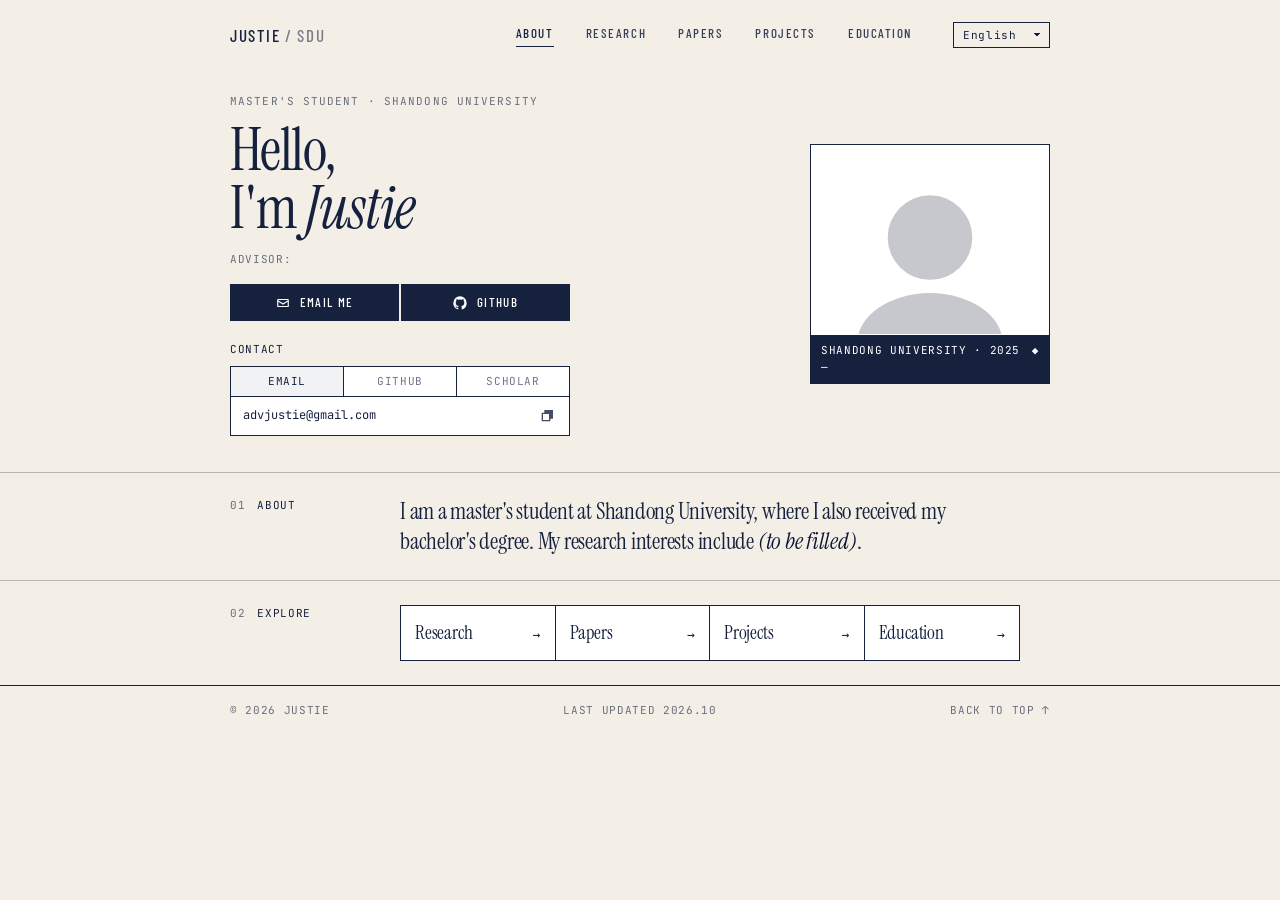
==== commit c046e37a: "Six-language i18n (zh/en/ja/ko/es/fr): data-i18n dictionary, language dropdown, per-language font fa" ====
--- a/index.html
+++ b/index.html
@@ -9,20 +9,20 @@
   <link rel="stylesheet" href="assets/style.css">
   <link rel="icon" href="data:,">
 </head>
-<body class="lang-zh">
+<body>
 
 <!-- ======================= 顶部导航 / Nav ======================= -->
 <header class="topbar">
   <a class="brand" href="index.html">Justie <span>/ SDU</span></a>
   <nav class="nav">
-    <a href="index.html" class="active"><span class="zh">关于</span><span class="en">About</span></a>
-    <a href="research.html"><span class="zh">研究</span><span class="en">Research</span></a>
-    <a href="publications.html"><span class="zh">论文</span><span class="en">Papers</span></a>
-    <a href="projects.html"><span class="zh">项目</span><span class="en">Projects</span></a>
-    <a href="education.html"><span class="zh">教育</span><span class="en">Education</span></a>
-    <div class="lang-switch" role="group" aria-label="Language">
-      <button data-lang="zh" class="active">中</button><button data-lang="en">EN</button>
-    </div>
+    <a href="index.html" class="active"><span data-i18n="nav.about">About</span></a>
+    <a href="research.html"><span data-i18n="nav.research">Research</span></a>
+    <a href="publications.html"><span data-i18n="nav.papers">Papers</span></a>
+    <a href="projects.html"><span data-i18n="nav.projects">Projects</span></a>
+    <a href="education.html"><span data-i18n="nav.education">Education</span></a>
+    <select class="lang-select mono" aria-label="Language">
+      <option value="zh">中文</option><option value="en">English</option><option value="ja">日本語</option><option value="ko">한국어</option><option value="es">Español</option><option value="fr">Français</option>
+    </select>
   </nav>
 </header>
 
@@ -32,21 +32,19 @@
   <section class="hero">
     <div class="hero-text">
       <p class="eyebrow">
-        <span class="zh">硕士研究生 · 山东大学</span>
-        <span class="en">Master's Student · Shandong University</span>
+        <span data-i18n="hero.eyebrow">Master's Student · Shandong University</span>
       </p>
       <h1 class="display">
-        <span class="zh">你好，<br>我是 <em>Justie</em></span>
-        <span class="en">Hello,<br>I'm <em>Justie</em></span>
+        <span data-i18n-html="hero.title">Hello,<br>I'm <em>Justie</em></span>
       </h1>
-      <!-- 导师 / Advisor：在 span 里补全，例如 导师：XXX 教授 / Advisor: Prof. XXX -->
+      <!-- 导师 / Advisor：在 assets/i18n.js 的 hero.advisor 各语言后补全姓名 -->
       <p class="advisor mono">
-        <span class="zh">导师：</span><span class="en">ADVISOR: </span>
+        <span data-i18n="hero.advisor">ADVISOR: </span>
       </p>
       <div class="actions">
         <a class="btn" href="mailto:advjustie@gmail.com">
           <svg viewBox="0 0 24 24" aria-hidden="true"><path d="M4 5h16a2 2 0 0 1 2 2v10a2 2 0 0 1-2 2H4a2 2 0 0 1-2-2V7a2 2 0 0 1 2-2zm0 2v.5l8 5 8-5V7H4zm16 2.8-8 5-8-5V17h16V9.8z"/></svg>
-          <span class="zh">发邮件</span><span class="en">Email me</span>
+          <span data-i18n="btn.email">Email me</span>
         </a>
         <a class="btn" href="https://github.com/Justie0x11" target="_blank" rel="noopener">
           <svg viewBox="0 0 24 24" aria-hidden="true"><path d="M12 .5A11.5 11.5 0 0 0 .5 12a11.5 11.5 0 0 0 7.86 10.92c.58.1.79-.25.79-.56v-2c-3.2.7-3.87-1.36-3.87-1.36-.52-1.33-1.28-1.68-1.28-1.68-1.05-.72.08-.7.08-.7 1.16.08 1.77 1.19 1.77 1.19 1.03 1.77 2.7 1.26 3.36.96.1-.75.4-1.26.73-1.55-2.55-.29-5.24-1.28-5.24-5.69 0-1.26.45-2.29 1.19-3.09-.12-.29-.52-1.46.11-3.05 0 0 .97-.31 3.17 1.18a11 11 0 0 1 5.78 0c2.2-1.49 3.17-1.18 3.17-1.18.63 1.59.23 2.76.11 3.05.74.8 1.19 1.83 1.19 3.09 0 4.42-2.7 5.4-5.26 5.68.41.36.78 1.06.78 2.14v3.17c0 .31.21.67.8.56A11.5 11.5 0 0 0 23.5 12 11.5 11.5 0 0 0 12 .5z"/></svg>
@@ -54,7 +52,7 @@
         </a>
       </div>
 
-      <p class="label mono"><span class="zh">联系方式</span><span class="en">CONTACT</span></p>
+      <p class="label mono"><span data-i18n="label.contact">CONTACT</span></p>
       <div class="terminal">
         <div class="terminal-tabs mono">
           <span class="active">EMAIL</span><span>GITHUB</span><span>SCHOLAR</span>
@@ -71,42 +69,37 @@
     <figure class="hero-art">
       <img class="avatar" src="assets/avatar.svg" alt="Photo">
       <figcaption class="mono">
-        <span class="zh">山东大学 · 2025 —</span><span class="en">SHANDONG UNIVERSITY · 2025 —</span>
+        <span data-i18n="hero.caption">SHANDONG UNIVERSITY · 2025 —</span>
       </figcaption>
     </figure>
   </section>
 
   <!-- ======================= 关于我 / About ======================= -->
 <div class="block-wrap"><section id="about" class="block">
-    <h2 class="label mono"><span class="num">01</span><span class="zh">关于我</span><span class="en">ABOUT</span></h2>
+    <h2 class="label mono"><span class="num">01</span><span data-i18n="about.label">ABOUT</span></h2>
     <div class="block-body">
-      <p class="lead display zh">
-        我是山东大学的硕士研究生，本科同样毕业于山东大学。目前的研究方向为 <em>（在此填写）</em>。
-      </p>
-      <p class="lead display en">
-        I am a master's student at Shandong University, where I also received my bachelor's degree.
-        My research interests include <em>(to be filled)</em>.
-      </p>
+      <p class="lead display" data-i18n-html="about.lead">I am a master's student at Shandong University, where I also received my bachelor's degree. My research interests include <em>(to be filled)</em>.</p>
     </div>
   </section></div>
 
   <div class="block-wrap"><section class="block">
-    <h2 class="label mono"><span class="num">02</span><span class="zh">导航</span><span class="en">EXPLORE</span></h2>
+    <h2 class="label mono"><span class="num">02</span><span data-i18n="explore.label">EXPLORE</span></h2>
     <div class="block-body more">
-      <a href="research.html" class="more-link display"><span class="zh">研究方向</span><span class="en">Research</span> <span class="arrow">→</span></a>
-      <a href="publications.html" class="more-link display"><span class="zh">论文</span><span class="en">Publications</span> <span class="arrow">→</span></a>
-      <a href="projects.html" class="more-link display"><span class="zh">项目经历</span><span class="en">Projects</span> <span class="arrow">→</span></a>
-      <a href="education.html" class="more-link display"><span class="zh">教育经历</span><span class="en">Education</span> <span class="arrow">→</span></a>
+      <a href="research.html" class="more-link display"><span data-i18n="sec.research">Research</span> <span class="arrow">→</span></a>
+      <a href="publications.html" class="more-link display"><span data-i18n="nav.papers">Publications</span> <span class="arrow">→</span></a>
+      <a href="projects.html" class="more-link display"><span data-i18n="sec.projects">Projects</span> <span class="arrow">→</span></a>
+      <a href="education.html" class="more-link display"><span data-i18n="sec.education">Education</span> <span class="arrow">→</span></a>
     </div>
   </section></div>
 
   <footer class="mono"><div class="inner">
     <span>© 2026 JUSTIE</span>
-    <span><span class="zh">最后更新</span><span class="en">LAST UPDATED</span> 2026.10</span>
-    <a href="#top"><span class="zh">回到顶部 ↑</span><span class="en">BACK TO TOP ↑</span></a>
+    <span><span data-i18n="footer.updated">LAST UPDATED</span> 2026.10</span>
+    <a href="#top"><span data-i18n="footer.top">BACK TO TOP ↑</span></a>
   </div></footer>
 </main>
 
+<script src="assets/i18n.js"></script>
 <script src="assets/site.js"></script>
 </body>
 </html>
--- a/assets/style.css
+++ b/assets/style.css
@@ -35,8 +35,9 @@
 a:hover { text-decoration: underline; text-underline-offset: 3px; }
 em { font-style: italic; }
 
-.lang-zh .en { display: none !important; }
-.lang-en .zh { display: none !important; }
+/* per-language serif fallbacks for the display face */
+html[lang="ja"] { --font-display: "Instrument Serif", "Hiragino Mincho ProN", "Yu Mincho", "Noto Serif CJK JP", "Source Han Serif JP", serif; }
+html[lang="ko"] { --font-display: "Instrument Serif", "Apple SD Gothic Neo", "Nanum Myeongjo", "Noto Serif CJK KR", "Source Han Serif KR", serif; }
 
 .mono { font-family: var(--font-mono); font-size: 11px; letter-spacing: 0.06em; text-transform: uppercase; }
 .display { font-family: var(--font-display); font-weight: 400; letter-spacing: -0.01em; }
@@ -61,12 +62,15 @@
 }
 .brand:hover { text-decoration: none; }
 .brand span { opacity: .55; }
-.lang-switch { display: inline-flex; border: 1px solid var(--fg); margin-left: 8px; }
-.lang-switch button {
-  border: 0; cursor: pointer; font-family: var(--font-mono); font-size: 11px; letter-spacing: .08em;
-  padding: 5px 9px; color: var(--fg); background: transparent; transition: background .15s, color .15s;
+.lang-select {
+  appearance: none; -webkit-appearance: none; cursor: pointer; margin-left: 8px;
+  border: 1px solid var(--fg); background: transparent; color: var(--fg);
+  padding: 5px 24px 5px 9px; letter-spacing: .06em; text-transform: none; font-size: 11px;
+  background-image: linear-gradient(45deg, transparent 50%, currentColor 50%), linear-gradient(135deg, currentColor 50%, transparent 50%);
+  background-position: calc(100% - 12px) 50%, calc(100% - 8px) 50%; background-size: 4px 4px, 4px 4px; background-repeat: no-repeat;
 }
-.lang-switch button.active { background: var(--fg); color: #fff; }
+.lang-select:hover { background-color: var(--panel); }
+.lang-select:focus { outline: 1px solid var(--fg); outline-offset: 1px; }
 
 /* ---------- hero ---------- */
 .hero {
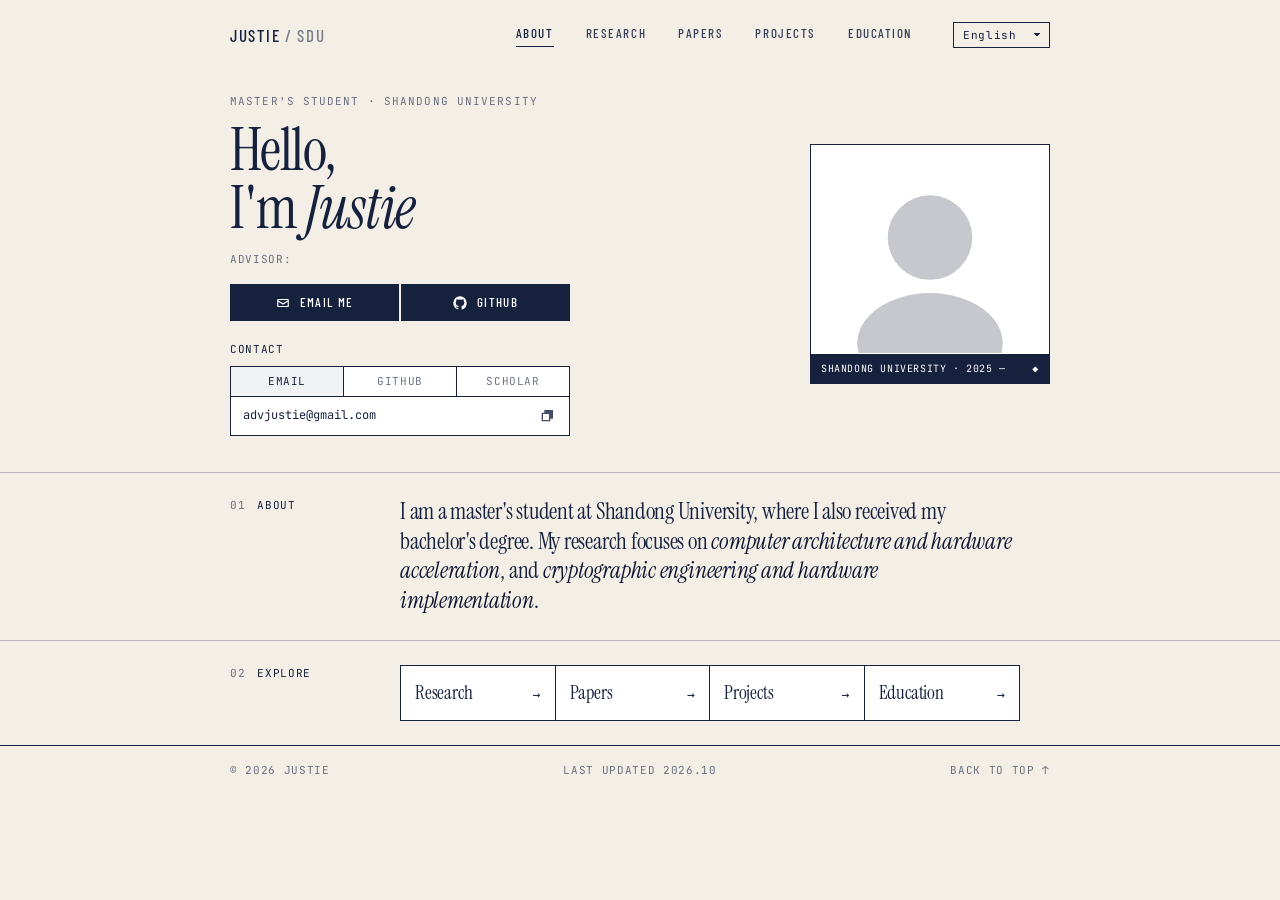
==== commit 9297c223: "Fill research areas; per-language titles/meta, OG tags, canonical, favicon, sitemap/robots, 404 page" ====
--- a/index.html
+++ b/index.html
@@ -4,12 +4,23 @@
   <meta charset="UTF-8">
   <meta name="viewport" content="width=device-width, initial-scale=1.0">
   <title>Justie — 个人主页 | Homepage</title>
-  <meta name="description" content="Justie 的学术个人主页 | 山东大学 硕士研究生 | Justie's academic homepage, Shandong University">
+  <meta name="description" content="Justie, master's student at Shandong University. Research: computer architecture & hardware acceleration, cryptographic engineering & hardware implementation.">
+  <meta name="author" content="Justie">
   <meta name="theme-color" content="#f3efe7">
+  <link rel="canonical" href="https://justie0x11.github.io/">
+  <meta property="og:type" content="website">
+  <meta property="og:title" content="Justie — Homepage">
+  <meta property="og:description" content="Justie, master's student at Shandong University. Research: computer architecture & hardware acceleration, cryptographic engineering & hardware implementation.">
+  <meta property="og:url" content="https://justie0x11.github.io/">
+  <meta property="og:image" content="https://justie0x11.github.io/assets/og.svg">
+  <meta name="twitter:card" content="summary">
+  <link rel="icon" href="assets/favicon.svg" type="image/svg+xml">
+  <link rel="preload" href="assets/fonts/instrument-serif-normal.woff2" as="font" type="font/woff2" crossorigin>
+  <link rel="preload" href="assets/fonts/jetbrains-mono.woff2" as="font" type="font/woff2" crossorigin>
   <link rel="stylesheet" href="assets/style.css">
-  <link rel="icon" href="data:,">
 </head>
-<body>
+<body data-page="home">
+<a class="skip" href="#top" data-i18n="skip">Skip to content</a>
 
 <!-- ======================= 顶部导航 / Nav ======================= -->
 <header class="topbar">
@@ -82,7 +93,7 @@
     </div>
   </section></div>
 
-  <div class="block-wrap"><section class="block">
+  <div class="block-wrap block-explore"><section class="block">
     <h2 class="label mono"><span class="num">02</span><span data-i18n="explore.label">EXPLORE</span></h2>
     <div class="block-body more">
       <a href="research.html" class="more-link display"><span data-i18n="sec.research">Research</span> <span class="arrow">→</span></a>
--- a/assets/style.css
+++ b/assets/style.css
@@ -32,6 +32,10 @@
   -webkit-font-smoothing: antialiased;
 }
 a { color: inherit; text-decoration: none; }
+.skip { position: absolute; left: 12px; top: -48px; padding: 8px 12px; background: var(--fg); color: #fff; font-family: var(--font-mono); font-size: 12px; z-index: 10; }
+.skip:focus { top: 12px; outline: none; }
+:focus-visible { outline: 2px solid var(--fg); outline-offset: 2px; }
+.btn:focus-visible, .lang-select:focus-visible { outline-offset: 3px; }
 a:hover { text-decoration: underline; text-underline-offset: 3px; }
 em { font-style: italic; }
 
@@ -70,7 +74,6 @@
   background-position: calc(100% - 12px) 50%, calc(100% - 8px) 50%; background-size: 4px 4px, 4px 4px; background-repeat: no-repeat;
 }
 .lang-select:hover { background-color: var(--panel); }
-.lang-select:focus { outline: 1px solid var(--fg); outline-offset: 1px; }
 
 /* ---------- hero ---------- */
 .hero {
@@ -118,8 +121,10 @@
 }
 .hero-art figcaption {
   position: absolute; left: 0; right: 0; bottom: 0; padding: 7px 10px;
-  border-top: 1px solid #fff; background: var(--accent); color: #fff; display: flex; justify-content: space-between;
-}
+  border-top: 1px solid #fff; background: var(--accent); color: #fff; display: flex; justify-content: space-between; gap: 8px;
+  font-size: 10px; white-space: nowrap; overflow: hidden;
+}
+.hero-art figcaption span { overflow: hidden; text-overflow: ellipsis; }
 .hero-art figcaption::after { content: "◆"; }
 
 /* ---------- sub-page head ---------- */
@@ -192,3 +197,28 @@
 @media (max-width: 480px) {
   .nav a { font-size: 12px; }
 }
+
+/* ---------- motion ---------- */
+@media (prefers-reduced-motion: reduce) {
+  html { scroll-behavior: auto; }
+  *, *::before, *::after { transition: none !important; animation: none !important; }
+}
+
+/* ---------- print (CV attachment) ---------- */
+@media print {
+  @page { margin: 18mm; }
+  :root { --max: none; --pad: 0; }
+  body { background: #fff; color: #000; font-size: 11pt; }
+  .topbar, .skip, .actions, .lang-select, .block-explore, .copy, .terminal-tabs, footer a, .hero-art figcaption { display: none !important; }
+  .terminal { border: 0; max-width: none; background: none; }
+  .terminal-body { padding: 0; font-size: 10pt; justify-content: flex-start; }
+  .hero { grid-template-columns: 1fr 120px; gap: 16px; padding: 0 0 12px; align-items: start; }
+  .hero-art { max-width: 120px; border-color: #000; background: none; }
+  .hero-art .avatar { filter: none; mix-blend-mode: normal; }
+  h1.display { font-size: 28pt; }
+  .block-wrap, footer { border-color: #999; }
+  .block { padding: 12px 0; grid-template-columns: 120px 1fr; }
+  .grid, .cell, .list li { border-color: #999; }
+  .dim, .num, .when, .eyebrow, .advisor, .cell p, footer { color: #444; }
+  a[href^="http"]::after { content: " (" attr(href) ")"; font-size: 9pt; color: #444; }
+}
